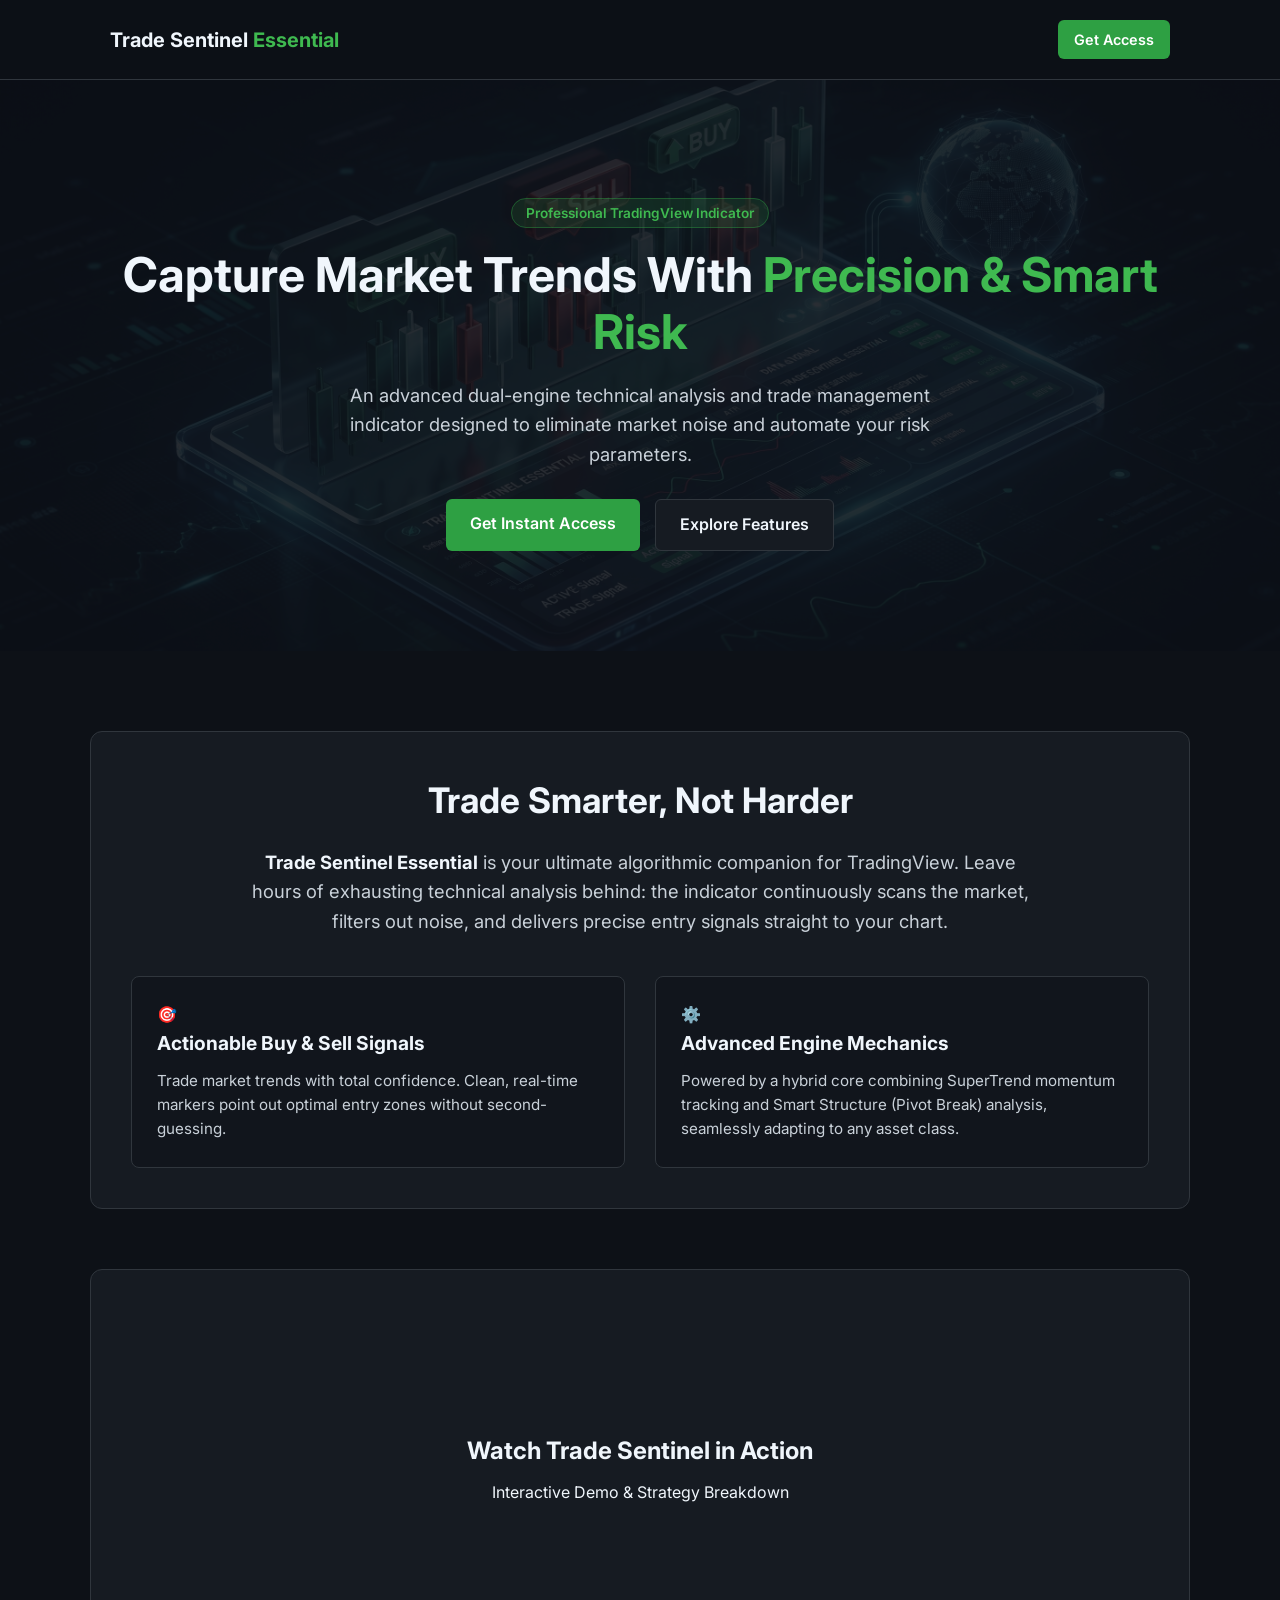
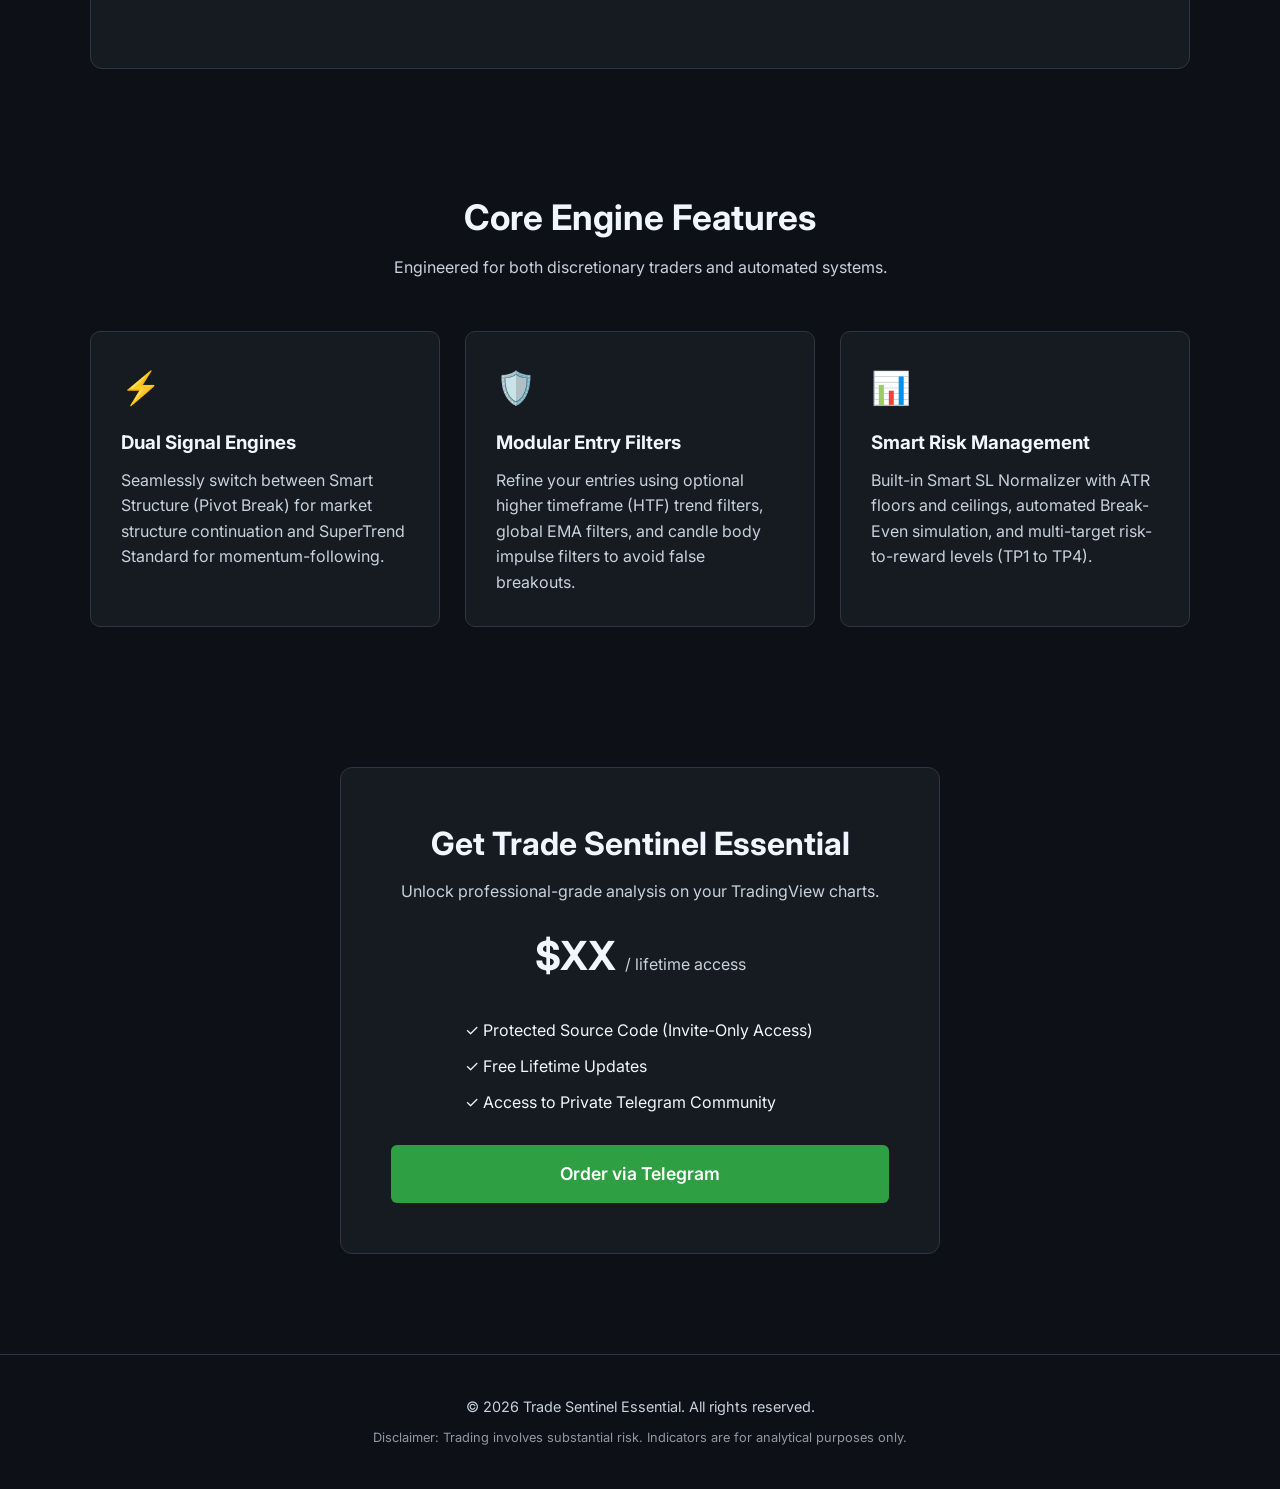
==== index.html @ 0990f5d0 "Update index.html" ====
<!DOCTYPE html>
<html lang="en">
<head>
    <meta charset="UTF-8">
    <meta name="viewport" content="width=device-width, initial-scale=1.0">
    <title>Trade Sentinel Essential — Advanced Trading Indicator</title>
    <link rel="stylesheet" href="style.css">
    <link rel="preconnect" href="https://fonts.googleapis.com">
    <link rel="preconnect" href="https://fonts.gstatic.com" crossorigin>
    <link href="https://fonts.googleapis.com/css2?family=Inter:wght@300;400;500;600;700&display=swap" rel="stylesheet">
</head>
<body>

    <!-- Header / Nav -->
    <header>
        <div class="container nav-container">
            <div class="logo">Trade Sentinel <span>Essential</span></div>
            <a href="#order" class="btn-primary-small">Get Access</a>
        </div>
    </header>

    <!-- Hero Section -->
    <section class="hero">
        <div class="hero-overlay"></div>
        <div class="container hero-content">
            <span class="badge">Professional TradingView Indicator</span>
            <h1>Capture Market Trends With <span>Precision & Smart Risk</span></h1>
            <p>An advanced dual-engine technical analysis and trade management indicator designed to eliminate market noise and automate your risk parameters.</p>
            <div class="hero-buttons">
                <a href="#order" class="btn-primary">Get Instant Access</a>
                <a href="#features" class="btn-secondary">Explore Features</a>
            </div>
        </div>
    </section>

    <!-- Intro / Marketing Hook Section -->
    <section class="intro-section container">
        <div class="intro-box">
            <h2>Trade Smarter, Not Harder</h2>
            <p class="intro-lead">
                <strong>Trade Sentinel Essential</strong> is your ultimate algorithmic companion for TradingView. Leave hours of exhausting technical analysis behind: the indicator continuously scans the market, filters out noise, and delivers precise entry signals straight to your chart.
            </p>
            <div class="intro-grid">
                <div class="intro-item">
                    <div class="intro-icon">🎯</div>
                    <h4>Actionable Buy & Sell Signals</h4>
                    <p>Trade market trends with total confidence. Clean, real-time markers point out optimal entry zones without second-guessing.</p>
                </div>
                <div class="intro-item">
                    <div class="intro-icon">⚙️</div>
                    <h4>Advanced Engine Mechanics</h4>
                    <p>Powered by a hybrid core combining SuperTrend momentum tracking and Smart Structure (Pivot Break) analysis, seamlessly adapting to any asset class.</p>
                </div>
            </div>
        </div>
    </section>

    <!-- Video Demo Section -->
    <section class="video-section container">
        <div class="video-wrapper">
            <div class="video-placeholder">
                <h3>Watch Trade Sentinel in Action</h3>
                <p>Interactive Demo & Strategy Breakdown</p>
            </div>
        </div>
    </section>

    <!-- Features Section -->
    <section id="features" class="features container">
        <h2>Core Engine Features</h2>
        <p class="section-desc">Engineered for both discretionary traders and automated systems.</p>
        
        <div class="features-grid">
            <div class="feature-card">
                <div class="icon">⚡</div>
                <h3>Dual Signal Engines</h3>
                <p>Seamlessly switch between Smart Structure (Pivot Break) for market structure continuation and SuperTrend Standard for momentum-following.</p>
            </div>
            <div class="feature-card">
                <div class="icon">🛡️</div>
                <h3>Modular Entry Filters</h3>
                <p>Refine your entries using optional higher timeframe (HTF) trend filters, global EMA filters, and candle body impulse filters to avoid false breakouts.</p>
            </div>
            <div class="feature-card">
                <div class="icon">📊</div>
                <h3>Smart Risk Management</h3>
                <p>Built-in Smart SL Normalizer with ATR floors and ceilings, automated Break-Even simulation, and multi-target risk-to-reward levels (TP1 to TP4).</p>
            </div>
        </div>
    </section>

    <!-- Order / Pricing Section -->
    <section id="order" class="order-section">
        <div class="container order-box">
            <h2>Get Trade Sentinel Essential</h2>
            <p>Unlock professional-grade analysis on your TradingView charts.</p>
            <div class="price-tag">$XX <span>/ lifetime access</span></div>
            <ul class="order-benefits">
                <li>✓ Protected Source Code (Invite-Only Access)</li>
                <li>✓ Free Lifetime Updates</li>
                <li>✓ Access to Private Telegram Community</li>
            </ul>
            <a href="https://t.me/YOUR_TELEGRAM" target="_blank" class="btn-primary btn-large">Order via Telegram</a>
        </div>
    </section>

    <!-- Footer -->
    <footer>
        <div class="container footer-content">
            <p>&copy; 2026 Trade Sentinel Essential. All rights reserved.</p>
            <p class="disclaimer">Disclaimer: Trading involves substantial risk. Indicators are for analytical purposes only.</p>
        </div>
    </footer>

</body>
</html>
---- style.css ----
:root {
    --bg-color: #0d1117;
    --card-bg: #161b22;
    --border-color: #30363d;
    --text-color: #c9d1d9;
    --text-white: #f0f6fc;
    --accent-color: #2ea043;
    --accent-hover: #3fb950;
}

* {
    margin: 0;
    padding: 0;
    box-sizing: border-box;
}

body {
    font-family: 'Inter', sans-serif;
    background-color: var(--bg-color);
    color: var(--text-color);
    line-height: 1.6;
}

.container {
    max-width: 1100px;
    margin: 0 auto;
    padding: 0 20px;
}

/* Header */
header {
    border-bottom: 1px solid var(--border-color);
    padding: 20px 0;
    background: rgba(13, 17, 23, 0.85);
    backdrop-filter: blur(10px);
    position: sticky;
    top: 0;
    z-index: 100;
}

.nav-container {
    display: flex;
    justify-content: space-between;
    align-items: center;
}

.logo {
    font-size: 1.25rem;
    font-weight: 700;
    color: var(--text-white);
}

.logo span {
    color: var(--accent-hover);
}

/* Hero Section з фоновою 3D-картинкою */
.hero {
    position: relative;
    text-align: center;
    padding: 120px 0 100px 0;
    background-image: url('Header_pic_01.jpg');
    background-size: cover;
    background-position: center;
    background-repeat: no-repeat;
}

/* Темний фільтр на фон, щоб текст контрастно виділявся */
.hero-overlay {
    position: absolute;
    top: 0;
    left: 0;
    width: 100%;
    height: 100%;
    background: rgba(13, 17, 23, 0.88);
    z-index: 1;
}

.hero-content {
    position: relative;
    z-index: 2;
}

.badge {
    background: rgba(46, 160, 67, 0.15);
    color: var(--accent-hover);
    padding: 6px 14px;
    border-radius: 20px;
    font-size: 0.85rem;
    font-weight: 600;
    border: 1px solid rgba(46, 160, 67, 0.4);
}

.hero h1 {
    font-size: 3rem;
    color: var(--text-white);
    margin: 20px 0;
    line-height: 1.2;
}

.hero h1 span {
    color: var(--accent-hover);
}

.hero p {
    font-size: 1.15rem;
    max-width: 650px;
    margin: 0 auto 30px auto;
}

.hero-buttons {
    display: flex;
    gap: 15px;
    justify-content: center;
}

/* Buttons */
.btn-primary, .btn-primary-small, .btn-secondary {
    display: inline-block;
    padding: 12px 24px;
    border-radius: 6px;
    font-weight: 600;
    text-decoration: none;
    transition: all 0.2s;
}

.btn-primary, .btn-primary-small {
    background-color: var(--accent-color);
    color: #fff;
}

.btn-primary:hover, .btn-primary-small:hover {
    background-color: var(--accent-hover);
}

.btn-primary-small {
    padding: 8px 16px;
    font-size: 0.9rem;
}

.btn-secondary {
    background-color: var(--card-bg);
    color: var(--text-white);
    border: 1px solid var(--border-color);
}

.btn-secondary:hover {
    border-color: var(--text-color);
}

.btn-large {
    padding: 15px 30px;
    font-size: 1.1rem;
    width: 100%;
    text-align: center;
}

/* Video Section */
.video-section {
    padding: 40px 0;
}

.video-placeholder {
    background: var(--card-bg);
    border: 1px solid var(--border-color);
    border-radius: 12px;
    height: 400px;
    display: flex;
    flex-direction: column;
    justify-content: center;
    align-items: center;
    text-align: center;
    color: var(--text-white);
}

.video-placeholder h3 {
    font-size: 1.5rem;
    margin-bottom: 10px;
}

/* Features */
.features {
    padding: 80px 0;
    text-align: center;
}

.features h2 {
    font-size: 2.2rem;
    color: var(--text-white);
    margin-bottom: 10px;
}

.section-desc {
    margin-bottom: 50px;
}

.features-grid {
    display: grid;
    grid-template-columns: repeat(auto-fit, minmax(300px, 1fr));
    gap: 25px;
}

.feature-card {
    background: var(--card-bg);
    border: 1px solid var(--border-color);
    padding: 30px;
    border-radius: 10px;
    text-align: left;
}

.feature-card .icon {
    font-size: 2rem;
    margin-bottom: 15px;
}

.feature-card h3 {
    color: var(--text-white);
    margin-bottom: 10px;
}

/* Order Section */
.order-section {
    padding: 60px 0 100px 0;
}

.order-box {
    background: var(--card-bg);
    border: 1px solid var(--border-color);
    border-radius: 12px;
    padding: 50px;
    max-width: 600px;
    text-align: center;
}

.order-box h2 {
    color: var(--text-white);
    font-size: 2rem;
    margin-bottom: 10px;
}

.price-tag {
    font-size: 2.5rem;
    font-weight: 700;
    color: var(--text-white);
    margin: 20px 0;
}

.price-tag span {
    font-size: 1rem;
    font-weight: 400;
    color: var(--text-color);
}

.order-benefits {
    list-style: none;
    text-align: left;
    margin: 30px auto;
    max-width: 350px;
}

.order-benefits li {
    margin-bottom: 10px;
    color: var(--text-white);
}

/* Footer */
footer {
    border-top: 1px solid var(--border-color);
    padding: 40px 0;
    text-align: center;
    font-size: 0.9rem;
}

.disclaimer {
    margin-top: 10px;
    font-size: 0.8rem;
    opacity: 0.7;
}

@media (max-width: 768px) {
    .hero h1 {
        font-size: 2.2rem;
    }
    .hero-buttons {
        flex-direction: column;
    }
}

/* Intro Marketing Section Styles */
.intro-section {
    padding: 80px 0 20px 0;
}

.intro-box {
    background: var(--card-bg);
    border: 1px solid var(--border-color);
    border-radius: 12px;
    padding: 40px;
    text-align: center;
}

.intro-box h2 {
    font-size: 2.2rem;
    color: var(--text-white);
    margin-bottom: 20px;
}

.intro-lead {
    font-size: 1.15rem;
    max-width: 800px;
    margin: 0 auto 40px auto;
    color: var(--text-color);
}

.intro-lead strong {
    color: var(--text-white);
}

.intro-grid {
    display: grid;
    grid-template-columns: repeat(auto-fit, minmax(280px, 1fr));
    gap: 30px;
    text-align: left;
    margin-top: 20px;
}

.intro-item {
    background: rgba(13, 17, 23, 0.5);
    border: 1px solid var(--border-color);
    padding: 25px;
    border-radius: 8px;
}

.intro-item h4 {
    color: var(--text-white);
    font-size: 1.2rem;
    margin-bottom: 10px;
}

.intro-item p {
    font-size: 0.95rem;
}
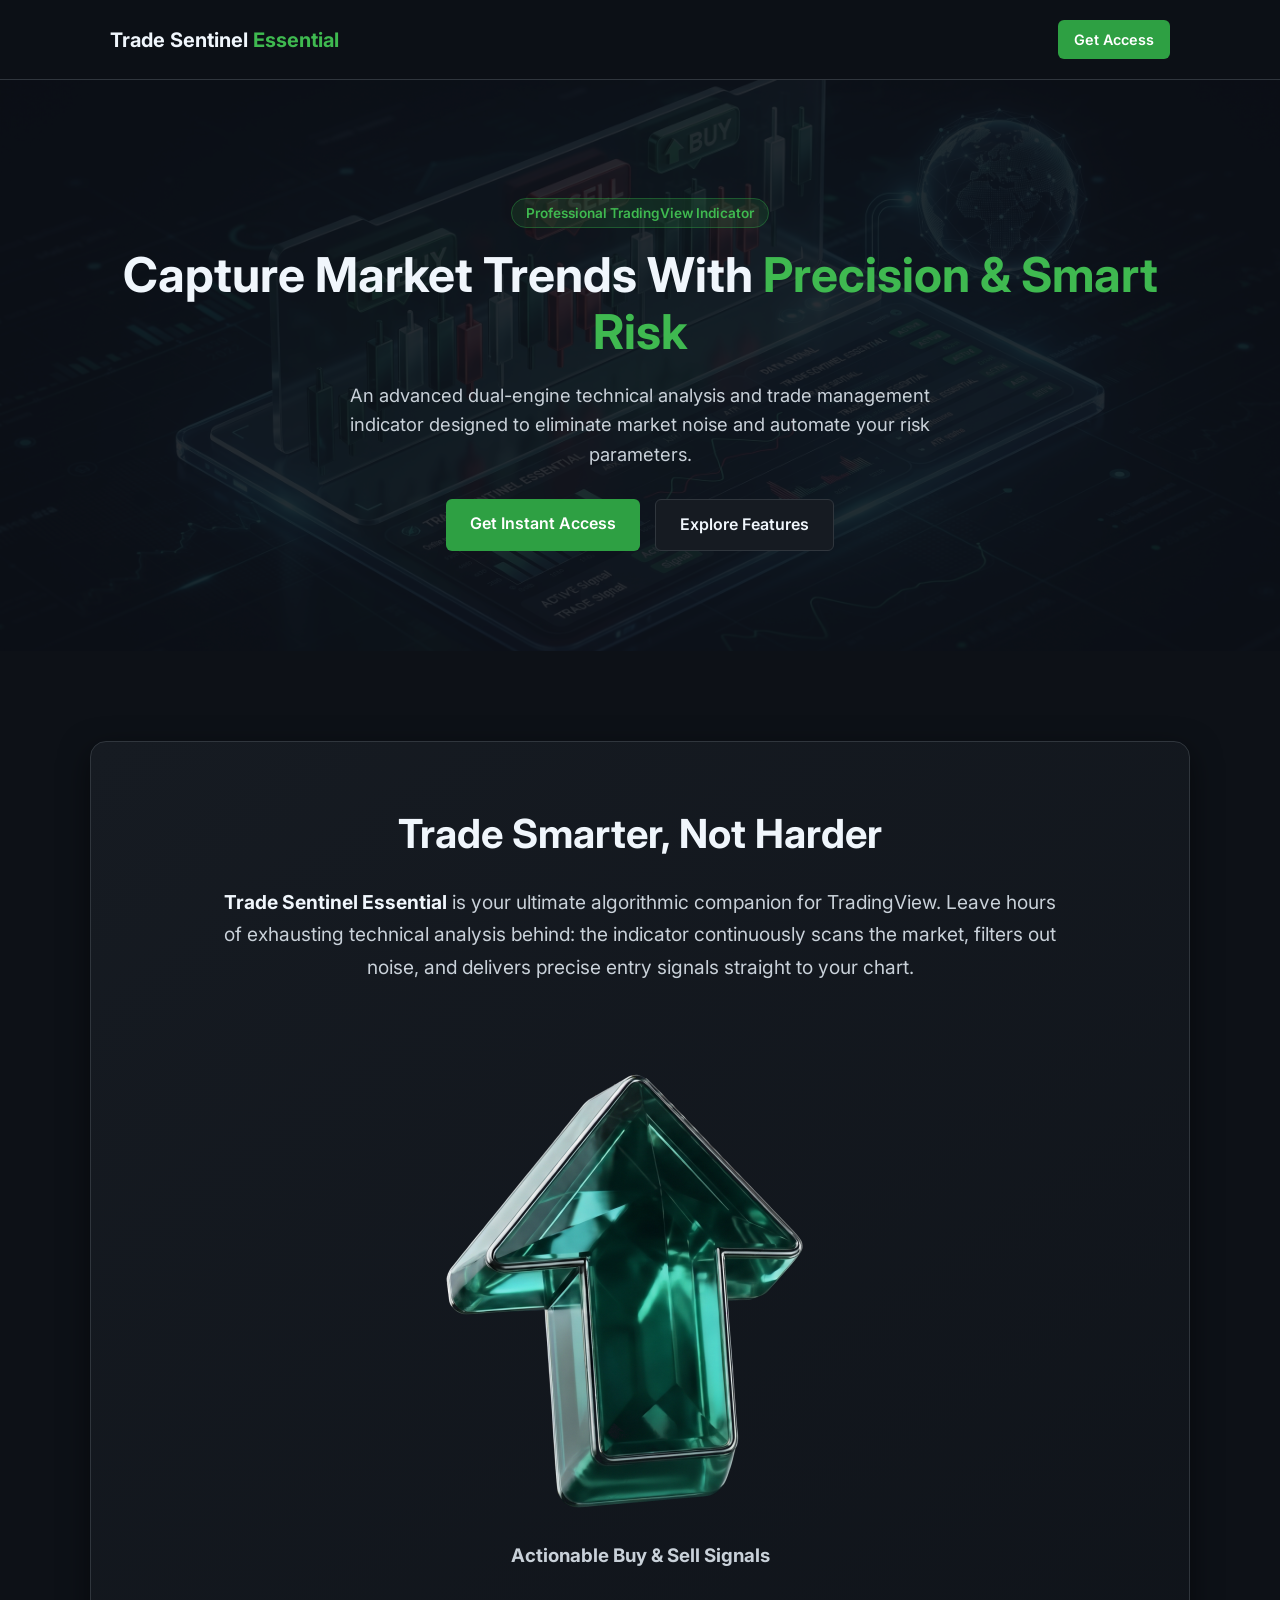
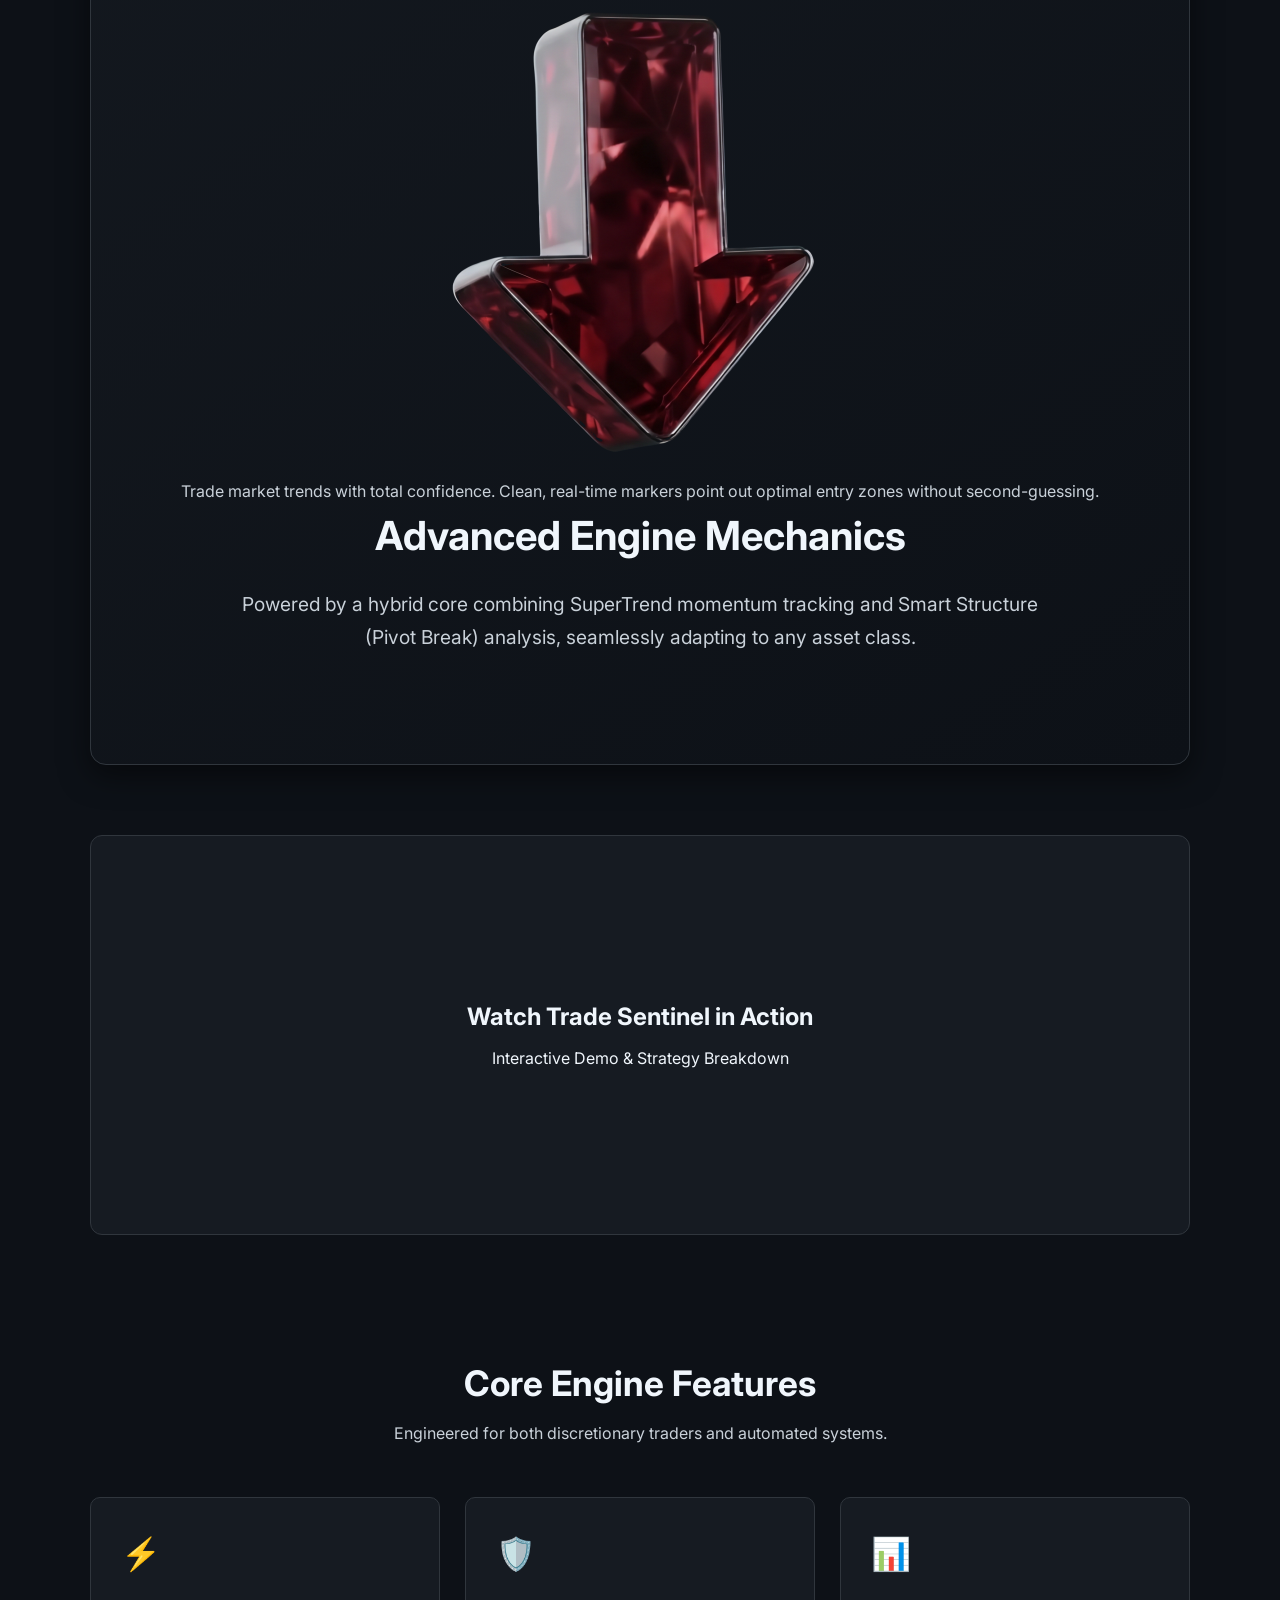
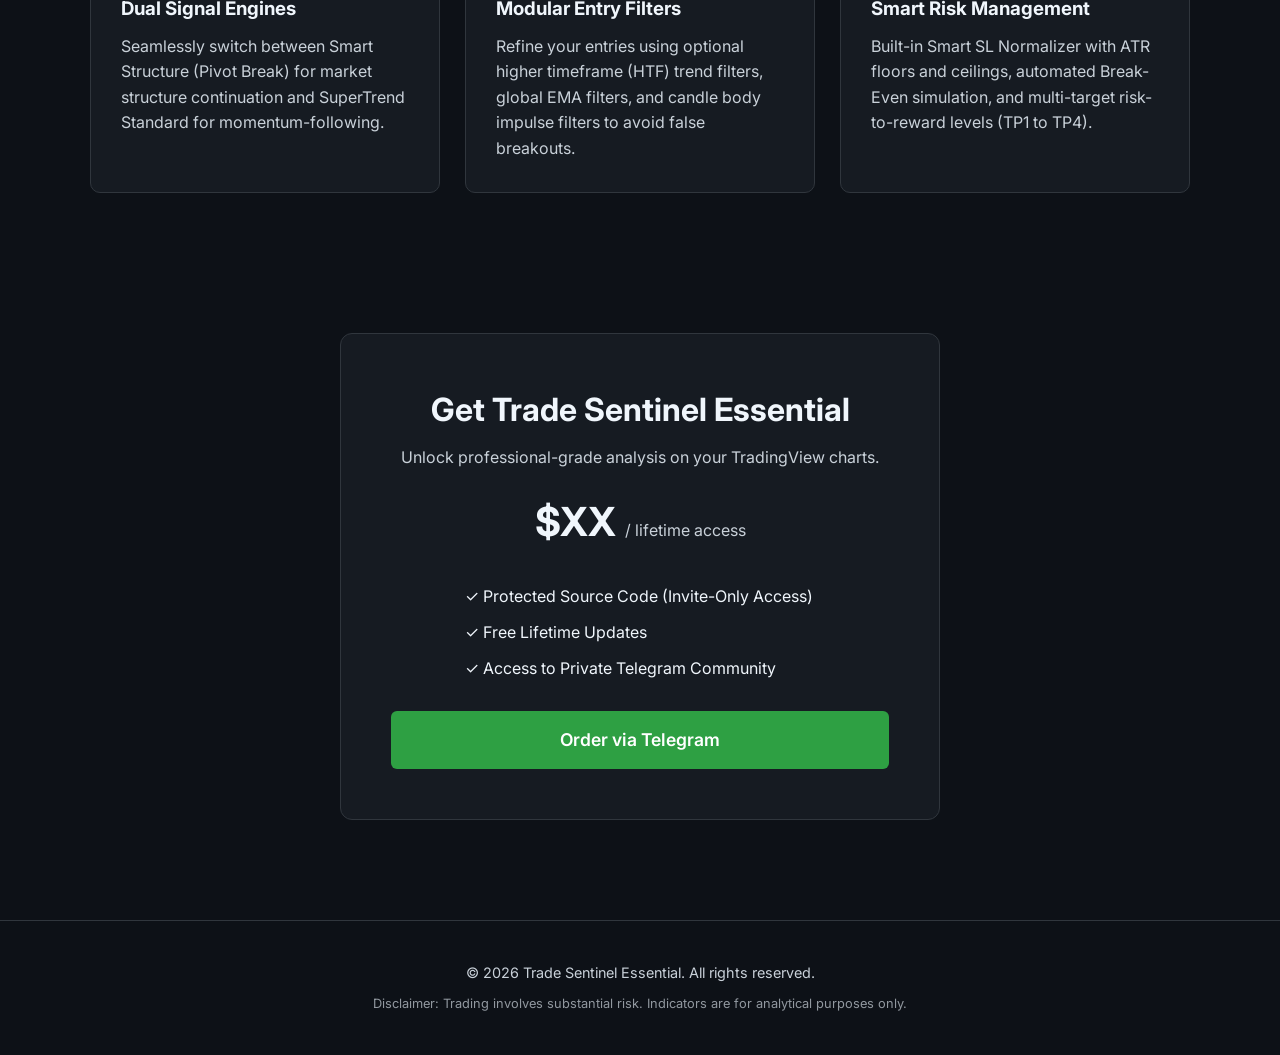
==== commit 50a8bd02: "Update index.html" ====
--- a/index.html
+++ b/index.html
@@ -33,25 +33,29 @@
         </div>
     </section>
 
-    <!-- Intro / Marketing Hook Section -->
+    <!-- Intro / Marketing Hook Section (ОНОВЛЕНО) -->
     <section class="intro-section container">
         <div class="intro-box">
-            <h2>Trade Smarter, Not Harder</h2>
+            <h2 class="centered-header">Trade Smarter, Not Harder</h2>
             <p class="intro-lead">
                 <strong>Trade Sentinel Essential</strong> is your ultimate algorithmic companion for TradingView. Leave hours of exhausting technical analysis behind: the indicator continuously scans the market, filters out noise, and delivers precise entry signals straight to your chart.
             </p>
-            <div class="intro-grid">
-                <div class="intro-item">
-                    <div class="intro-icon">🎯</div>
-                    <h4>Actionable Buy & Sell Signals</h4>
-                    <p>Trade market trends with total confidence. Clean, real-time markers point out optimal entry zones without second-guessing.</p>
-                </div>
-                <div class="intro-item">
-                    <div class="intro-icon">⚙️</div>
-                    <h4>Advanced Engine Mechanics</h4>
-                    <p>Powered by a hybrid core combining SuperTrend momentum tracking and Smart Structure (Pivot Break) analysis, seamlessly adapting to any asset class.</p>
-                </div>
+            
+            <!-- Цей блок змінено: додано стрілки та вирівнювання -->
+            <div class="intro-header-with-arrows centered-text">
+                <img src="green.png" alt="Green Arrow Up" class="arrow-icon">
+                <h3>Actionable Buy & Sell Signals</h3>
+                <img src="red.png" alt="Red Arrow Down" class="arrow-icon">
             </div>
+            
+            <p class="intro-subtext centered-text">
+                Trade market trends with total confidence. Clean, real-time markers point out optimal entry zones without second-guessing.
+            </p>
+            
+            <h2 class="centered-header">Advanced Engine Mechanics</h2>
+            <p class="intro-lead centered-text">
+                Powered by a hybrid core combining SuperTrend momentum tracking and Smart Structure (Pivot Break) analysis, seamlessly adapting to any asset class.
+            </p>
         </div>
     </section>
 
--- a/style.css
+++ b/style.css
@@ -288,28 +288,31 @@
 
 /* Intro Marketing Section Styles */
 .intro-section {
-    padding: 80px 0 20px 0;
+    padding: 90px 0 30px 0;
 }
 
 .intro-box {
-    background: var(--card-bg);
-    border: 1px solid var(--border-color);
-    border-radius: 12px;
-    padding: 40px;
-    text-align: center;
+    background: linear-gradient(145deg, #161b22 0%, #0d1117 100%);
+    border: 1px solid var(--border-color);
+    border-radius: 16px;
+    padding: 60px 40px;
+    text-align: center;
+    box-shadow: 0 10px 30px rgba(0, 0, 0, 0.5);
 }
 
 .intro-box h2 {
-    font-size: 2.2rem;
+    font-size: 2.5rem;
     color: var(--text-white);
     margin-bottom: 20px;
+    font-weight: 700;
 }
 
 .intro-lead {
-    font-size: 1.15rem;
-    max-width: 800px;
-    margin: 0 auto 40px auto;
+    font-size: 1.2rem;
+    max-width: 850px;
+    margin: 0 auto 50px auto;
     color: var(--text-color);
+    line-height: 1.7;
 }
 
 .intro-lead strong {
@@ -318,25 +321,38 @@
 
 .intro-grid {
     display: grid;
-    grid-template-columns: repeat(auto-fit, minmax(280px, 1fr));
+    grid-template-columns: repeat(auto-fit, minmax(320px, 1fr));
     gap: 30px;
     text-align: left;
-    margin-top: 20px;
 }
 
 .intro-item {
-    background: rgba(13, 17, 23, 0.5);
-    border: 1px solid var(--border-color);
-    padding: 25px;
-    border-radius: 8px;
+    background: rgba(22, 27, 34, 0.7);
+    border: 1px solid var(--border-color);
+    padding: 35px;
+    border-radius: 12px;
+    transition: border-color 0.2s, transform 0.2s;
+}
+
+.intro-item:hover {
+    border-color: var(--accent-hover);
+    transform: translateY(-3px);
+}
+
+.intro-icon {
+    font-size: 2.2rem;
+    margin-bottom: 15px;
 }
 
 .intro-item h4 {
     color: var(--text-white);
-    font-size: 1.2rem;
-    margin-bottom: 10px;
+    font-size: 1.25rem;
+    margin-bottom: 12px;
+    font-weight: 600;
 }
 
 .intro-item p {
-    font-size: 0.95rem;
-}
+    font-size: 1rem;
+    color: var(--text-color);
+    line-height: 1.6;
+}
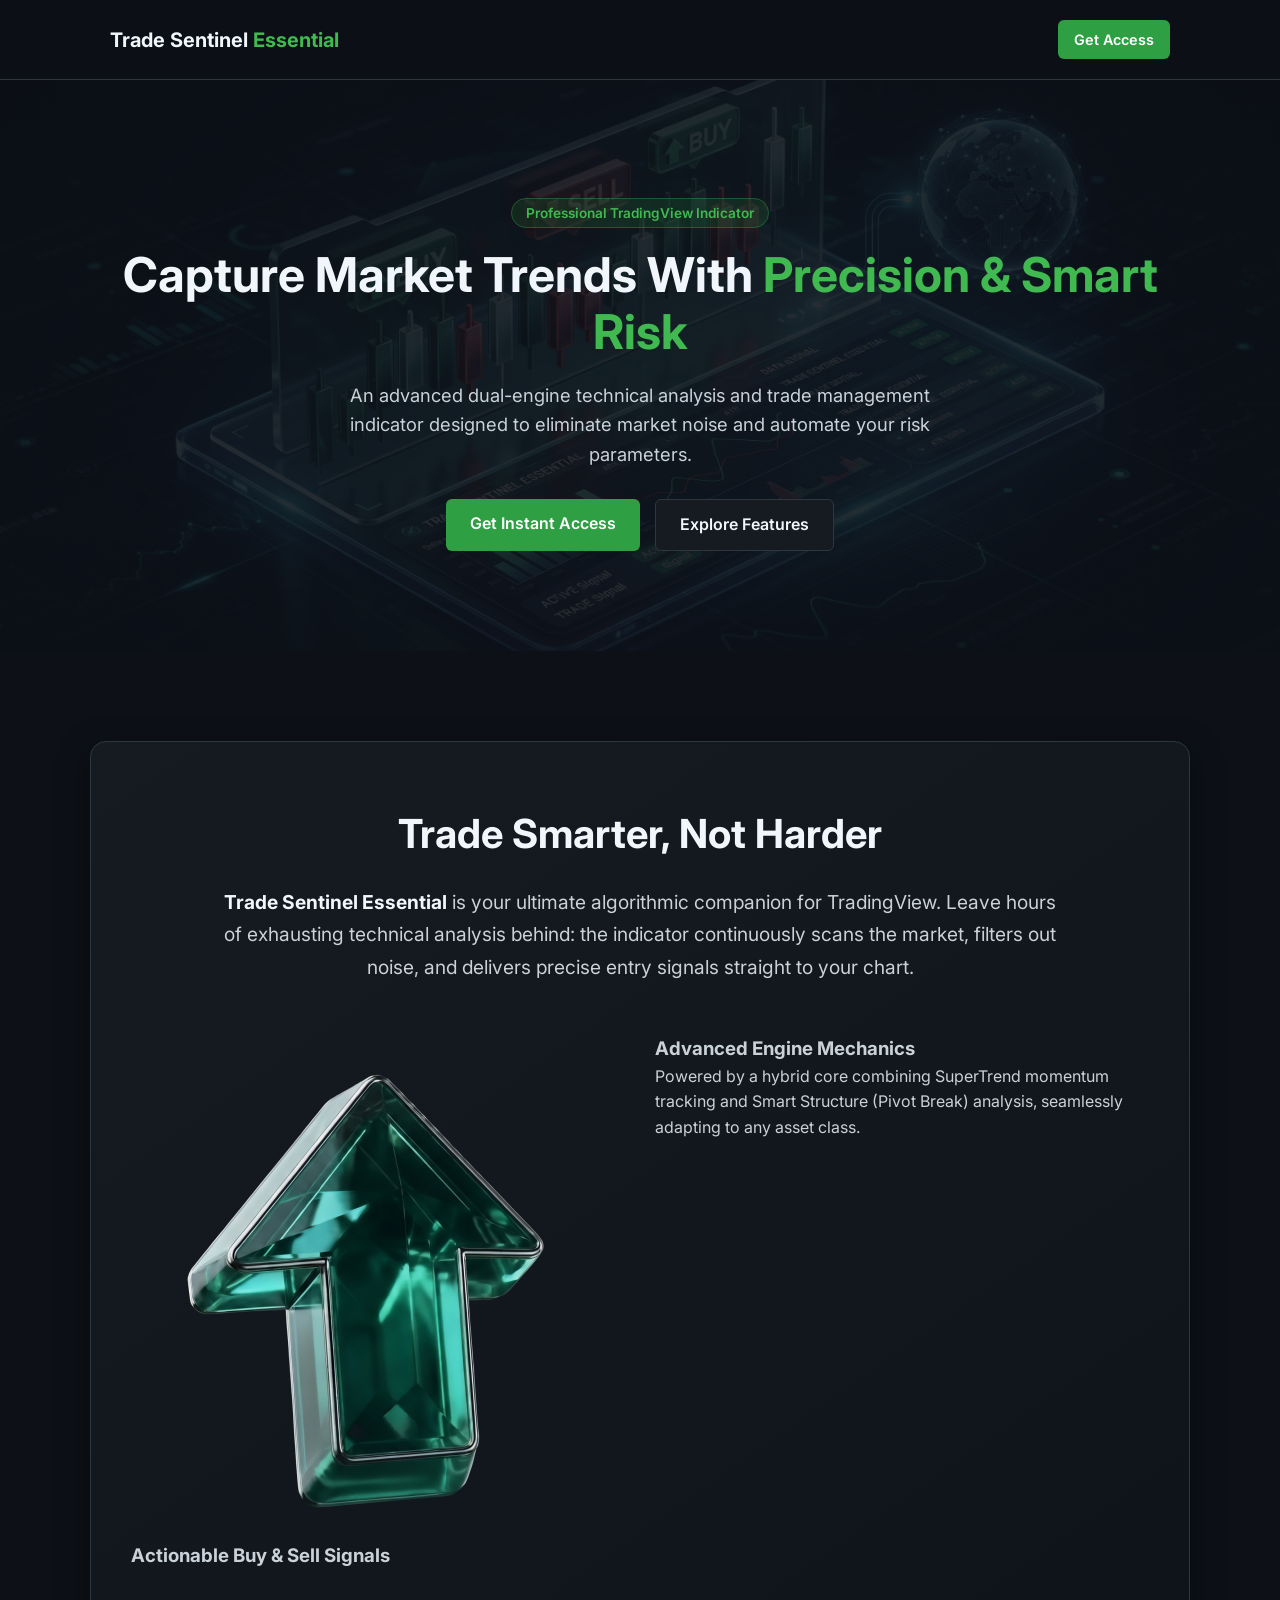
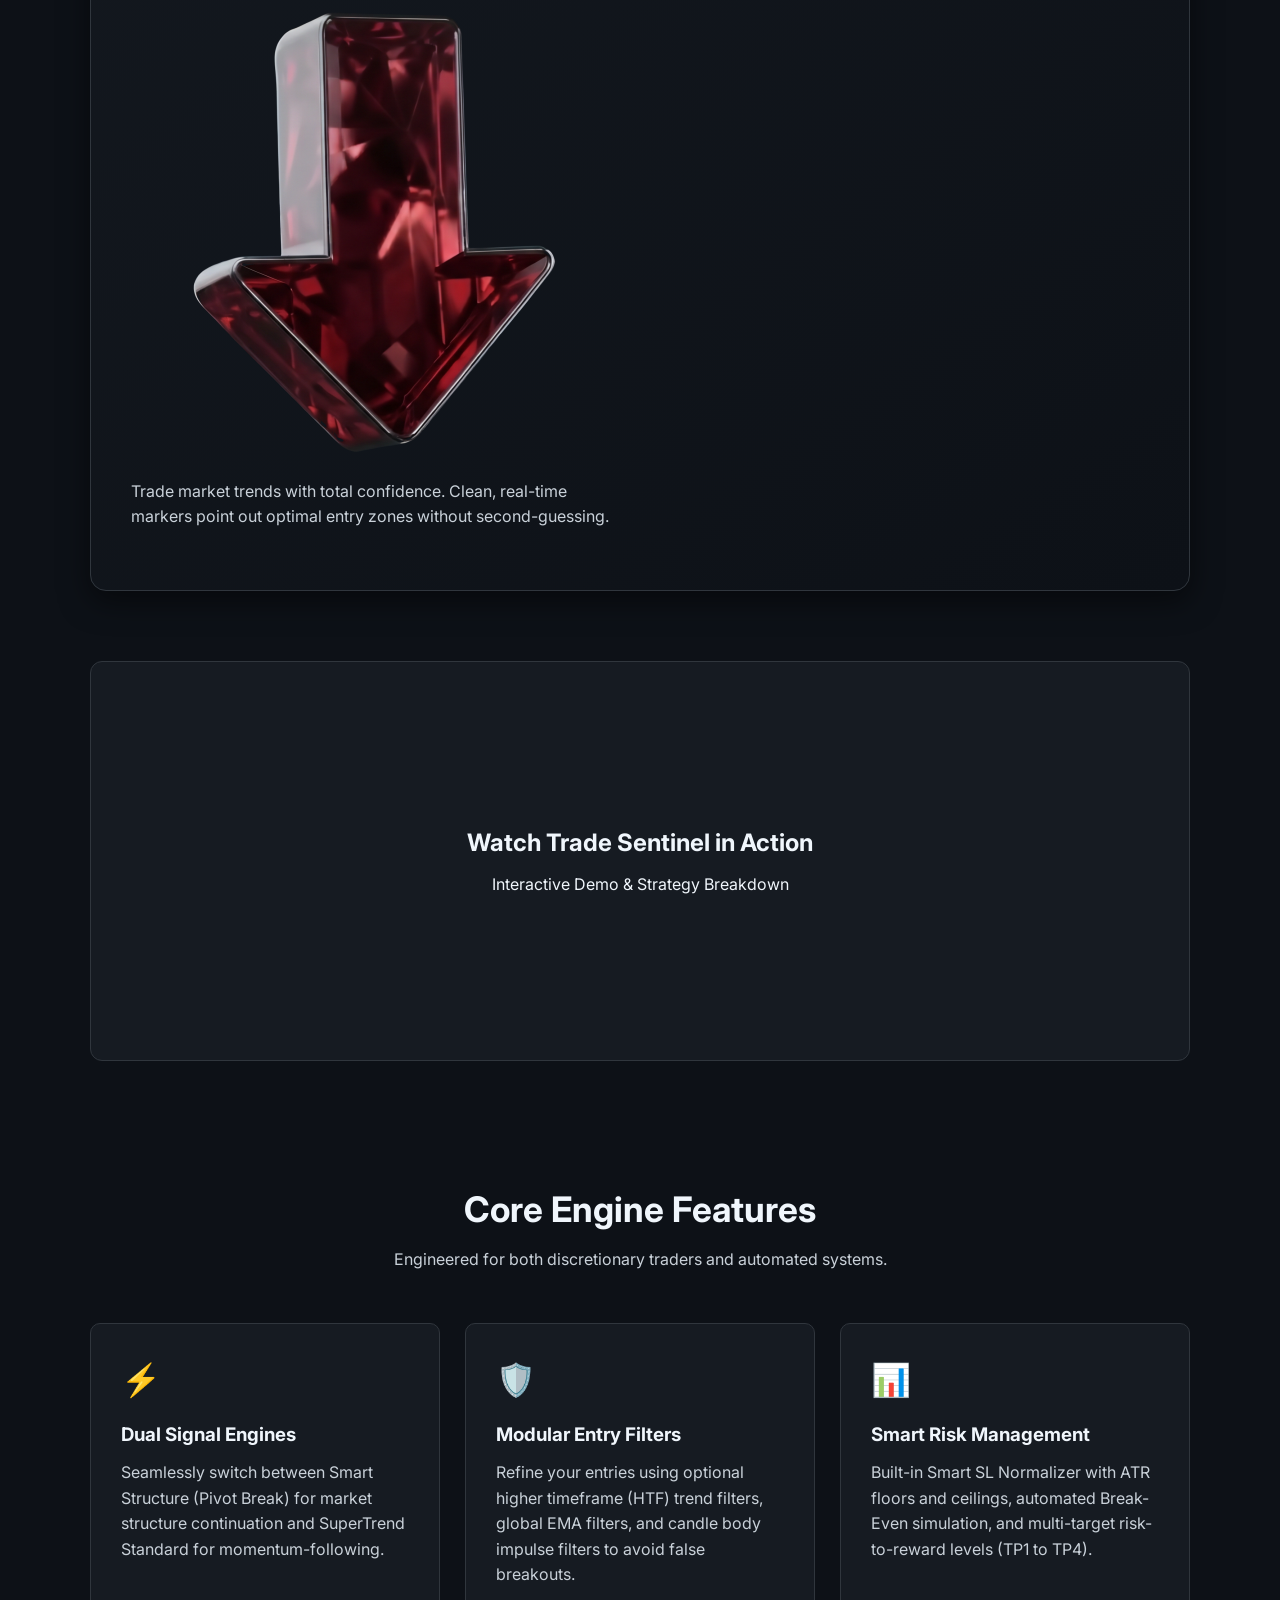
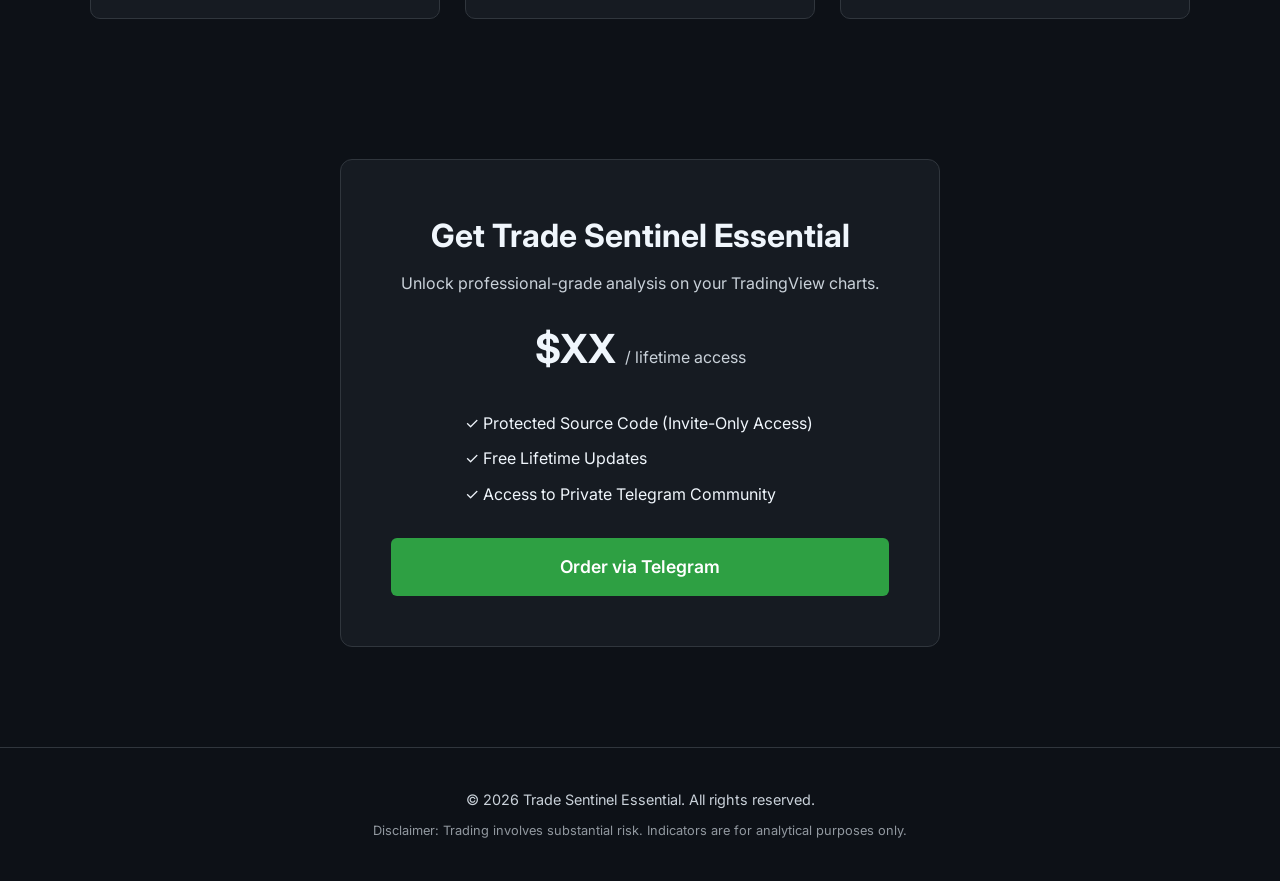
==== commit 81b38aff: "Update index.html" ====
--- a/index.html
+++ b/index.html
@@ -33,29 +33,31 @@
         </div>
     </section>
 
-    <!-- Intro / Marketing Hook Section (ОНОВЛЕНО) -->
+    <!-- Intro / Marketing Hook Section -->
     <section class="intro-section container">
         <div class="intro-box">
-            <h2 class="centered-header">Trade Smarter, Not Harder</h2>
+            <h2 class="centered-title">Trade Smarter, Not Harder</h2>
             <p class="intro-lead">
                 <strong>Trade Sentinel Essential</strong> is your ultimate algorithmic companion for TradingView. Leave hours of exhausting technical analysis behind: the indicator continuously scans the market, filters out noise, and delivers precise entry signals straight to your chart.
             </p>
             
-            <!-- Цей блок змінено: додано стрілки та вирівнювання -->
-            <div class="intro-header-with-arrows centered-text">
-                <img src="green.png" alt="Green Arrow Up" class="arrow-icon">
-                <h3>Actionable Buy & Sell Signals</h3>
-                <img src="red.png" alt="Red Arrow Down" class="arrow-icon">
+            <div class="intro-grid">
+                <!-- Картка 1 зі стрілками в заголовку -->
+                <div class="intro-card">
+                    <div class="title-with-arrows">
+                        <img src="green.png" alt="Green Arrow" class="inline-arrow">
+                        <h3>Actionable Buy & Sell Signals</h3>
+                        <img src="red.png" alt="Red Arrow" class="inline-arrow">
+                    </div>
+                    <p>Trade market trends with total confidence. Clean, real-time markers point out optimal entry zones without second-guessing.</p>
+                </div>
+
+                <!-- Картка 2 -->
+                <div class="intro-card">
+                    <h3>Advanced Engine Mechanics</h3>
+                    <p>Powered by a hybrid core combining SuperTrend momentum tracking and Smart Structure (Pivot Break) analysis, seamlessly adapting to any asset class.</p>
+                </div>
             </div>
-            
-            <p class="intro-subtext centered-text">
-                Trade market trends with total confidence. Clean, real-time markers point out optimal entry zones without second-guessing.
-            </p>
-            
-            <h2 class="centered-header">Advanced Engine Mechanics</h2>
-            <p class="intro-lead centered-text">
-                Powered by a hybrid core combining SuperTrend momentum tracking and Smart Structure (Pivot Break) analysis, seamlessly adapting to any asset class.
-            </p>
         </div>
     </section>
 
--- a/style.css
+++ b/style.css
@@ -356,3 +356,45 @@
     color: var(--text-color);
     line-height: 1.6;
 }
+
+/* --- Нові стилі для секції Intro (ОНОВЛЕНО) --- */
+
+/* Загальні класи для центрування */
+.centered-header {
+    text-align: center;
+    font-size: 2.5rem; /* однаковий великий розмір */
+    margin-bottom: 15px;
+}
+
+.centered-text {
+    text-align: center;
+}
+
+/* Блок із заголовком та стрілками */
+.intro-header-with-arrows {
+    display: flex;
+    justify-content: center; /* центрування всього рядка */
+    align-items: center;
+    gap: 15px; /* відстань між стрілками та текстом */
+    margin: 40px 0 15px 0; /* відступи зверху та знизу */
+}
+
+.intro-header-with-arrows h3 {
+    font-size: 2.5rem; /* однаковий великий розмір */
+    margin: 0;
+}
+
+/* Клас для зменшення стрілок */
+.arrow-icon {
+    width: 100px;
+    height: 100px;
+    object-fit: contain;
+}
+
+/* Текст під заголовком */
+.intro-subtext {
+    font-size: 1.15rem;
+    color: var(--text-color);
+    max-width: 800px;
+    margin: 0 auto 50px auto;
+}
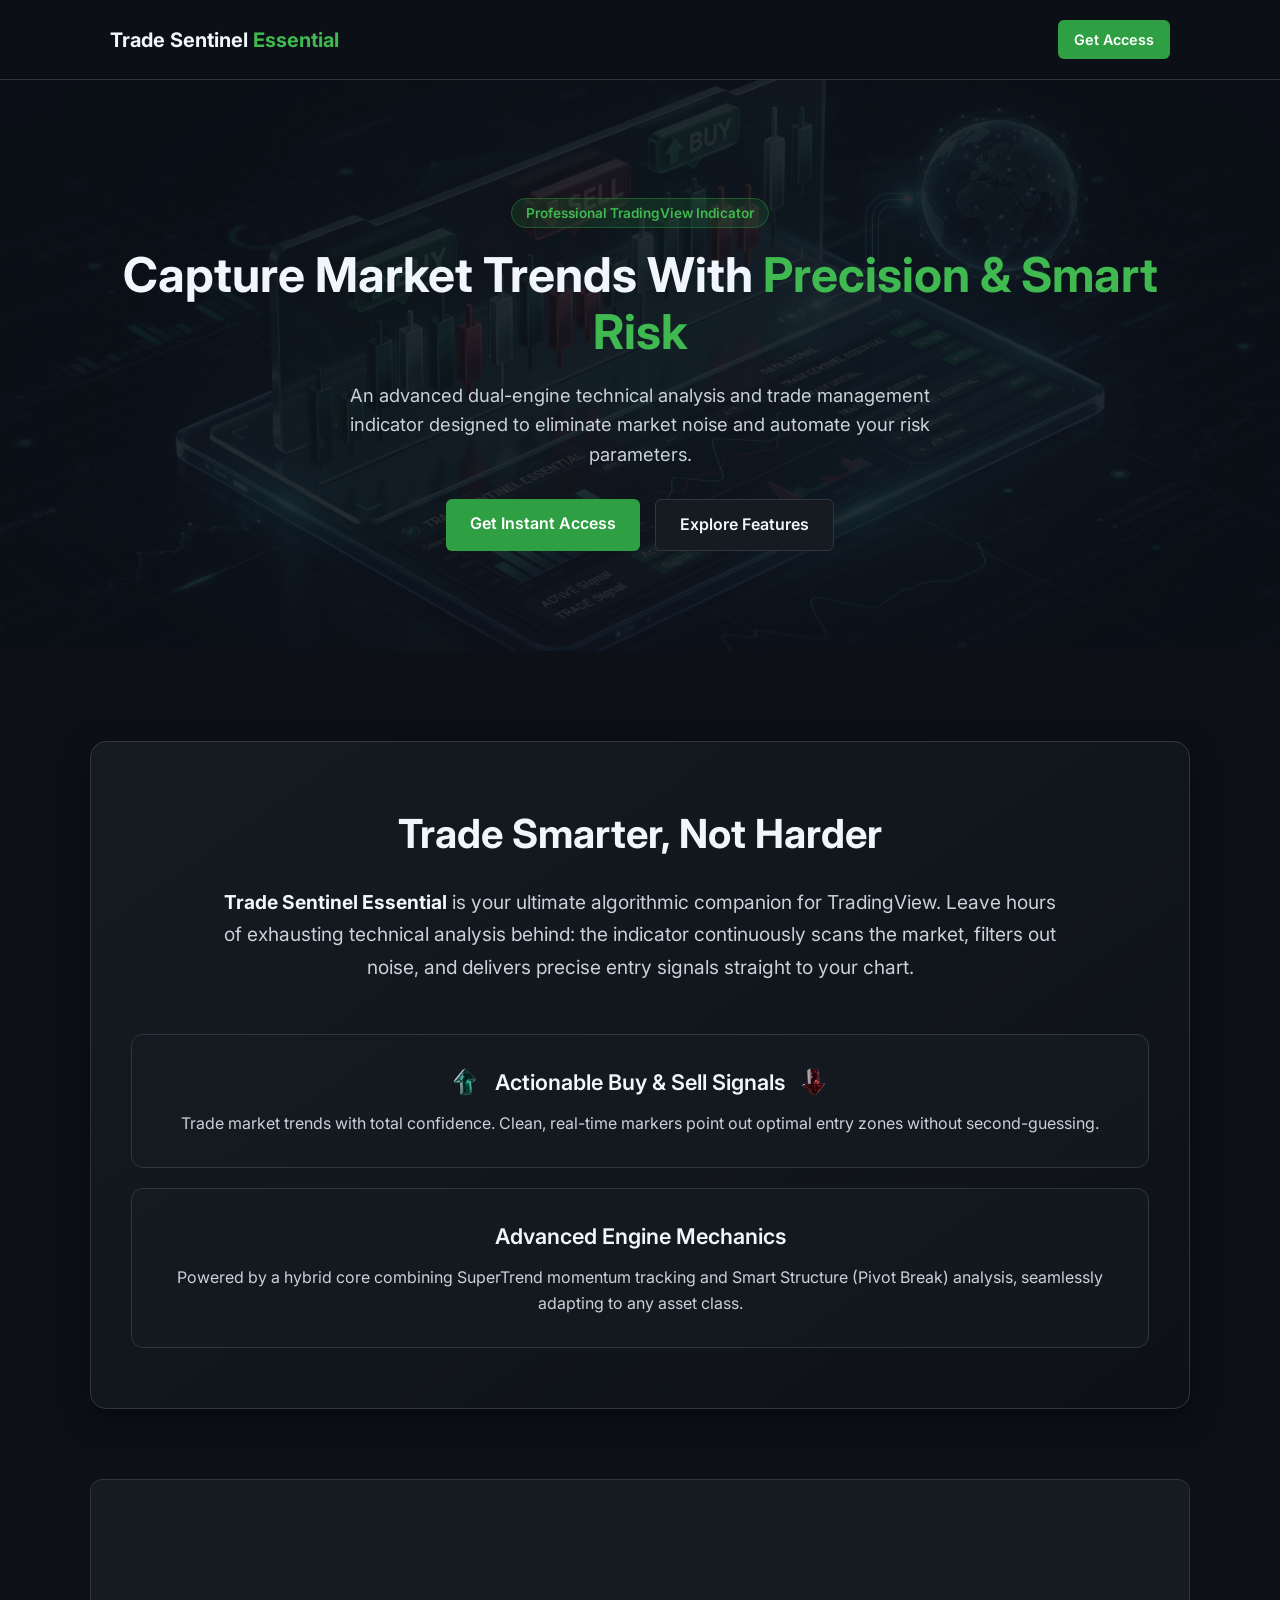
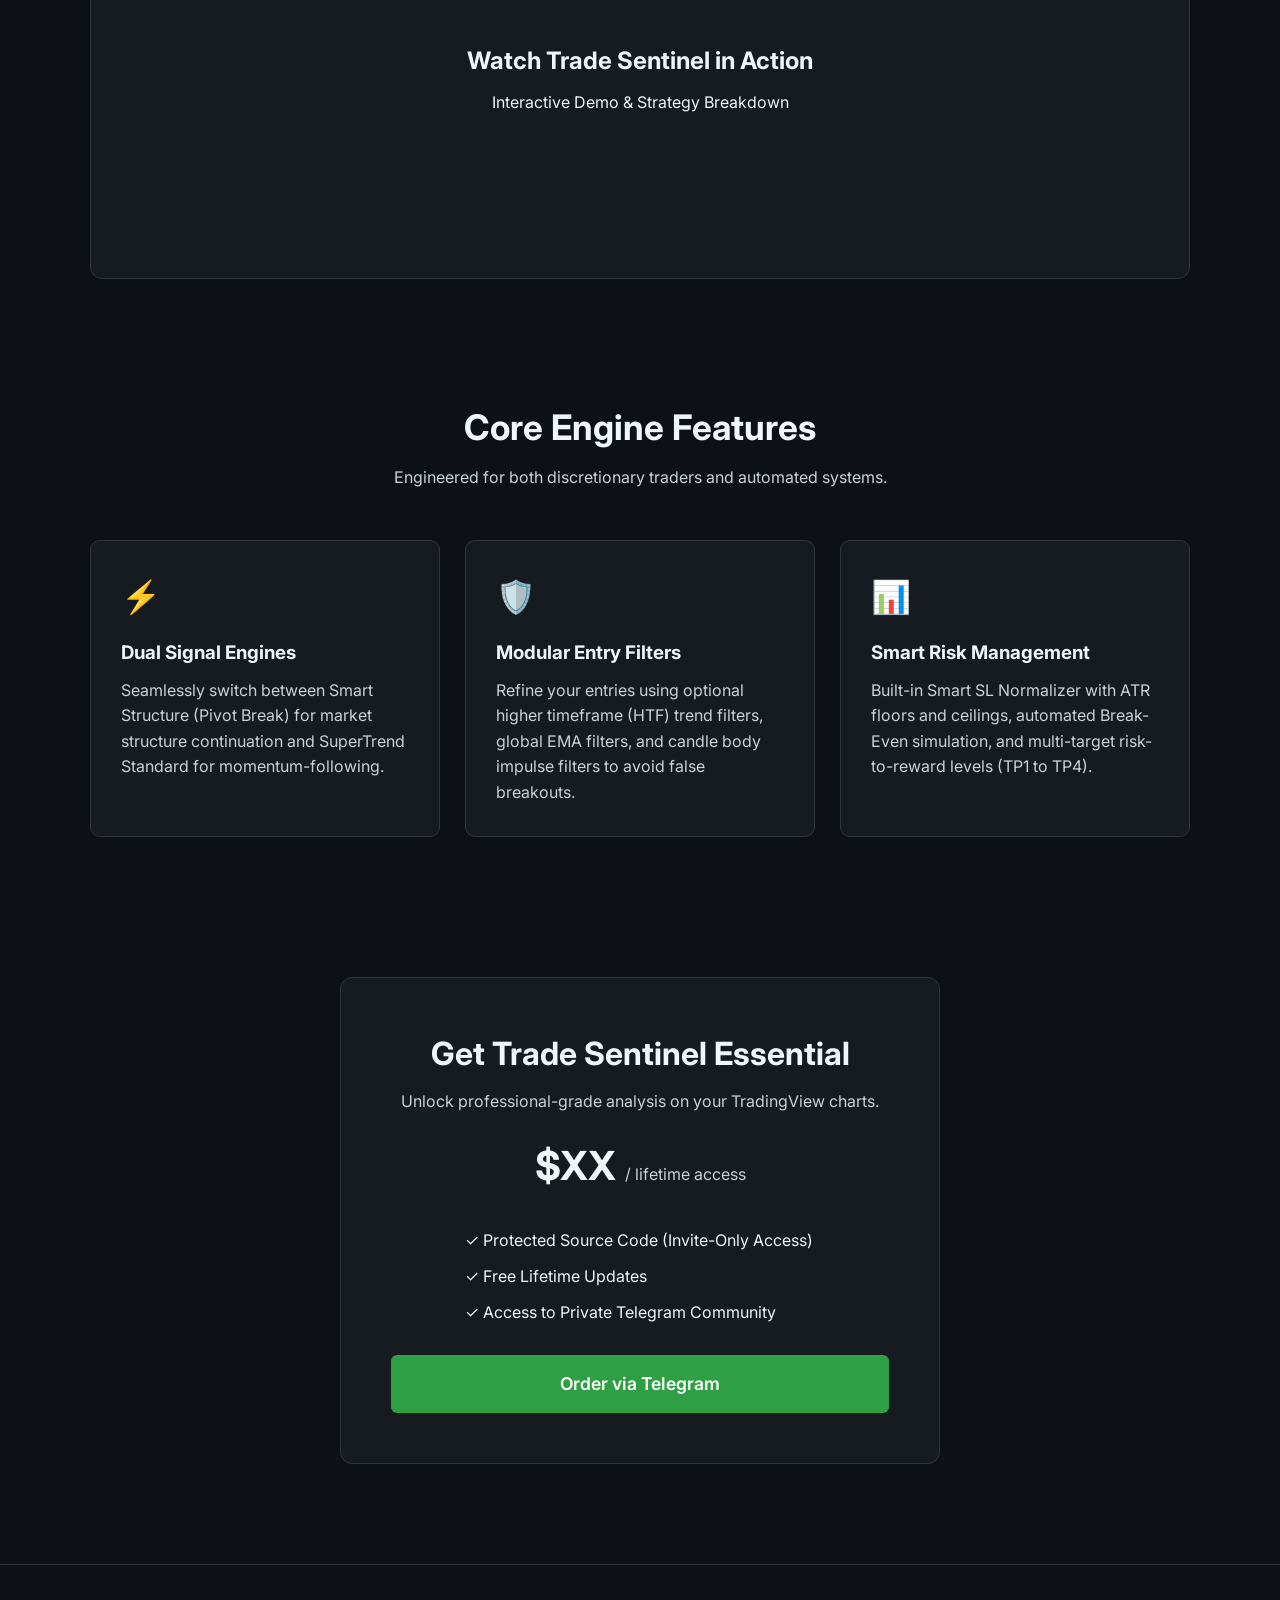
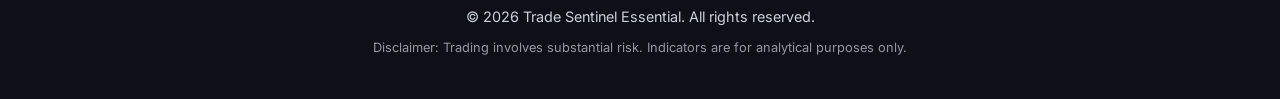
==== commit cedf961d: "Update index.html" ====
--- a/index.html
+++ b/index.html
@@ -36,13 +36,15 @@
     <!-- Intro / Marketing Hook Section -->
     <section class="intro-section container">
         <div class="intro-box">
-            <h2 class="centered-title">Trade Smarter, Not Harder</h2>
+            <h2 class="centered-title">
+                <span class="text-green">Trade</span> Smarter, <span class="text-red">Not</span> Harder
+            </h2>
             <p class="intro-lead">
                 <strong>Trade Sentinel Essential</strong> is your ultimate algorithmic companion for TradingView. Leave hours of exhausting technical analysis behind: the indicator continuously scans the market, filters out noise, and delivers precise entry signals straight to your chart.
             </p>
             
             <div class="intro-grid">
-                <!-- Картка 1 зі стрілками в заголовку -->
+                <!-- Картка 1 -->
                 <div class="intro-card">
                     <div class="title-with-arrows">
                         <img src="green.png" alt="Green Arrow" class="inline-arrow">
@@ -54,7 +56,9 @@
 
                 <!-- Картка 2 -->
                 <div class="intro-card">
-                    <h3>Advanced Engine Mechanics</h3>
+                    <div class="title-with-arrows">
+                        <h3>Advanced Engine Mechanics</h3>
+                    </div>
                     <p>Powered by a hybrid core combining SuperTrend momentum tracking and Smart Structure (Pivot Break) analysis, seamlessly adapting to any asset class.</p>
                 </div>
             </div>
--- a/style.css
+++ b/style.css
@@ -54,7 +54,7 @@
     color: var(--accent-hover);
 }
 
-/* Hero Section з фоновою 3D-картинкою */
+/* Hero Section */
 .hero {
     position: relative;
     text-align: center;
@@ -65,7 +65,6 @@
     background-repeat: no-repeat;
 }
 
-/* Темний фільтр на фон, щоб текст контрастно виділявся */
 .hero-overlay {
     position: absolute;
     top: 0;
@@ -155,6 +154,89 @@
     text-align: center;
 }
 
+/* Intro Marketing Section Styles */
+.intro-section {
+    padding: 90px 0 30px 0;
+}
+
+.intro-box {
+    background: linear-gradient(145deg, #161b22 0%, #0d1117 100%);
+    border: 1px solid var(--border-color);
+    border-radius: 16px;
+    padding: 60px 40px;
+    text-align: center;
+    box-shadow: 0 10px 30px rgba(0, 0, 0, 0.5);
+}
+
+.centered-title {
+    font-size: 2.5rem;
+    color: var(--text-white);
+    margin-bottom: 20px;
+    font-weight: 700;
+}
+
+.intro-lead {
+    font-size: 1.2rem;
+    max-width: 850px;
+    margin: 0 auto 50px auto;
+    color: var(--text-color);
+    line-height: 1.7;
+}
+
+.intro-lead strong {
+    color: var(--text-white);
+}
+
+.intro-grid {
+    display: grid;
+    grid-template-columns: repeat(auto-fit, minmax(340px, 1fr));
+    gap: 30px;
+    text-align: left;
+}
+
+.intro-card {
+    background: rgba(22, 27, 34, 0.7);
+    border: 1px solid var(--border-color);
+    padding: 35px;
+    border-radius: 12px;
+    transition: border-color 0.2s, transform 0.2s;
+}
+
+.intro-card:hover {
+    border-color: var(--accent-hover);
+    transform: translateY(-3px);
+}
+
+.title-with-arrows {
+    display: flex;
+    align-items: center;
+    justify-content: center;
+    gap: 12px;
+    margin-bottom: 12px;
+}
+
+.title-with-arrows h3 {
+    color: var(--text-white);
+    font-size: 1.35rem;
+    font-weight: 600;
+    margin: 0;
+    text-align: center;
+}
+
+.inline-arrow {
+    width: 32px;
+    height: 32px;
+    object-fit: contain;
+    flex-shrink: 0;
+}
+
+.intro-card p {
+    font-size: 1rem;
+    color: var(--text-color);
+    line-height: 1.6;
+    text-align: center;
+}
+
 /* Video Section */
 .video-section {
     padding: 40px 0;
@@ -286,115 +368,57 @@
     }
 }
 
-/* Intro Marketing Section Styles */
-.intro-section {
-    padding: 90px 0 30px 0;
-}
-
-.intro-box {
-    background: linear-gradient(145deg, #161b22 0%, #0d1117 100%);
-    border: 1px solid var(--border-color);
-    border-radius: 16px;
-    padding: 60px 40px;
-    text-align: center;
-    box-shadow: 0 10px 30px rgba(0, 0, 0, 0.5);
-}
-
-.intro-box h2 {
-    font-size: 2.5rem;
-    color: var(--text-white);
-    margin-bottom: 20px;
-    font-weight: 700;
-}
-
-.intro-lead {
-    font-size: 1.2rem;
-    max-width: 850px;
-    margin: 0 auto 50px auto;
-    color: var(--text-color);
-    line-height: 1.7;
-}
-
-.intro-lead strong {
-    color: var(--text-white);
-}
-
+/* Сітка для вступу: тепер робимо в одну колонку або компактніше */
 .intro-grid {
-    display: grid;
-    grid-template-columns: repeat(auto-fit, minmax(320px, 1fr));
-    gap: 30px;
+    display: flex;
+    flex-direction: column;
+    gap: 20px;
     text-align: left;
 }
 
-.intro-item {
+.intro-card {
     background: rgba(22, 27, 34, 0.7);
     border: 1px solid var(--border-color);
-    padding: 35px;
+    padding: 30px;
     border-radius: 12px;
     transition: border-color 0.2s, transform 0.2s;
 }
 
-.intro-item:hover {
+.intro-card:hover {
     border-color: var(--accent-hover);
     transform: translateY(-3px);
 }
 
-.intro-icon {
-    font-size: 2.2rem;
-    margin-bottom: 15px;
-}
-
-.intro-item h4 {
-    color: var(--text-white);
-    font-size: 1.25rem;
+.title-with-arrows {
+    display: flex;
+    align-items: center;
+    justify-content: center;
+    gap: 15px;
     margin-bottom: 12px;
+    flex-wrap: wrap; /* щоб на мобільних переносилось, якщо треба */
+}
+
+.title-with-arrows h3 {
+    color: var(--text-white);
+    font-size: 1.35rem;
     font-weight: 600;
-}
-
-.intro-item p {
+    margin: 0;
+    text-align: center;
+}
+
+/* ЖОРСТКО фіксуємо маленький розмір стрілок, щоб вони не розтягувались */
+.inline-arrow {
+    width: 28px !important;
+    height: 28px !important;
+    max-width: 28px !important;
+    max-height: 28px !important;
+    object-fit: contain;
+    flex-shrink: 0;
+}
+
+.intro-card p {
     font-size: 1rem;
     color: var(--text-color);
     line-height: 1.6;
-}
-
-/* --- Нові стилі для секції Intro (ОНОВЛЕНО) --- */
-
-/* Загальні класи для центрування */
-.centered-header {
-    text-align: center;
-    font-size: 2.5rem; /* однаковий великий розмір */
-    margin-bottom: 15px;
-}
-
-.centered-text {
-    text-align: center;
-}
-
-/* Блок із заголовком та стрілками */
-.intro-header-with-arrows {
-    display: flex;
-    justify-content: center; /* центрування всього рядка */
-    align-items: center;
-    gap: 15px; /* відстань між стрілками та текстом */
-    margin: 40px 0 15px 0; /* відступи зверху та знизу */
-}
-
-.intro-header-with-arrows h3 {
-    font-size: 2.5rem; /* однаковий великий розмір */
-    margin: 0;
-}
-
-/* Клас для зменшення стрілок */
-.arrow-icon {
-    width: 100px;
-    height: 100px;
-    object-fit: contain;
-}
-
-/* Текст під заголовком */
-.intro-subtext {
-    font-size: 1.15rem;
-    color: var(--text-color);
-    max-width: 800px;
-    margin: 0 auto 50px auto;
-}
+    text-align: center;
+}
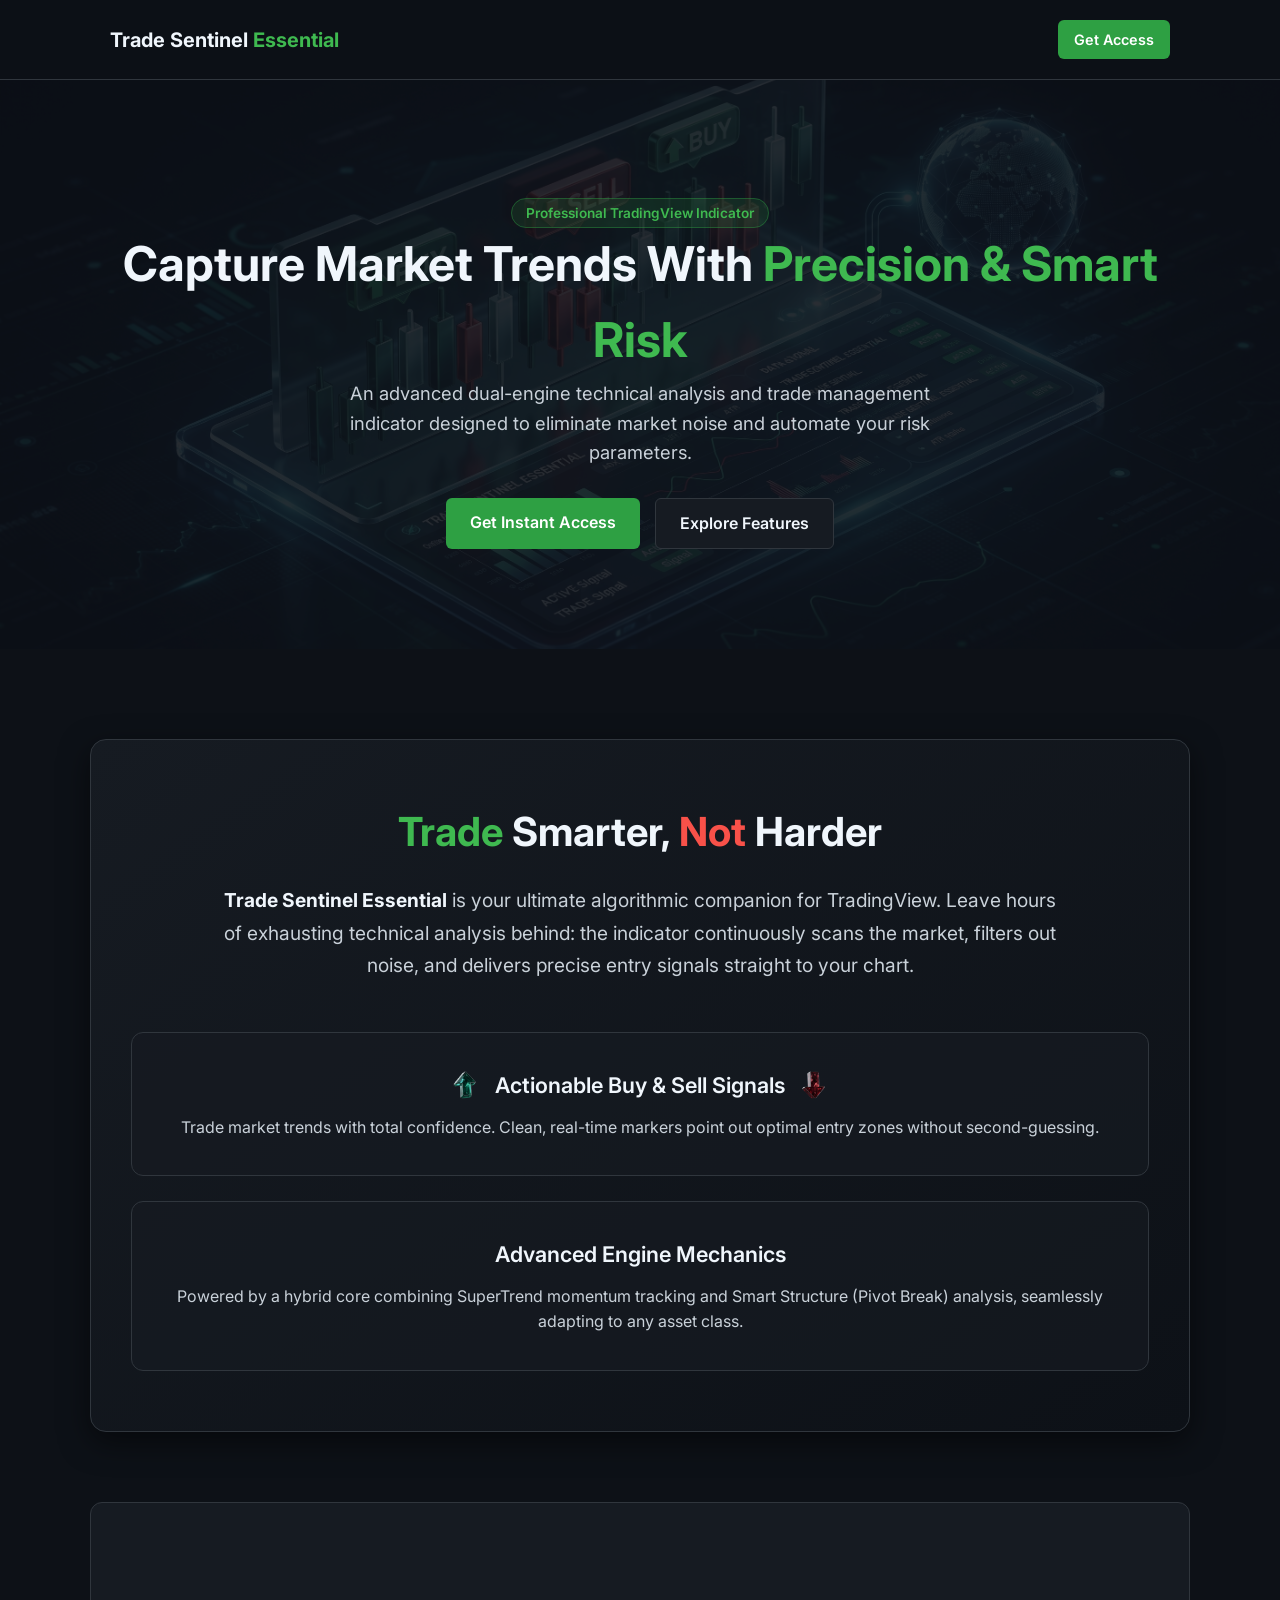
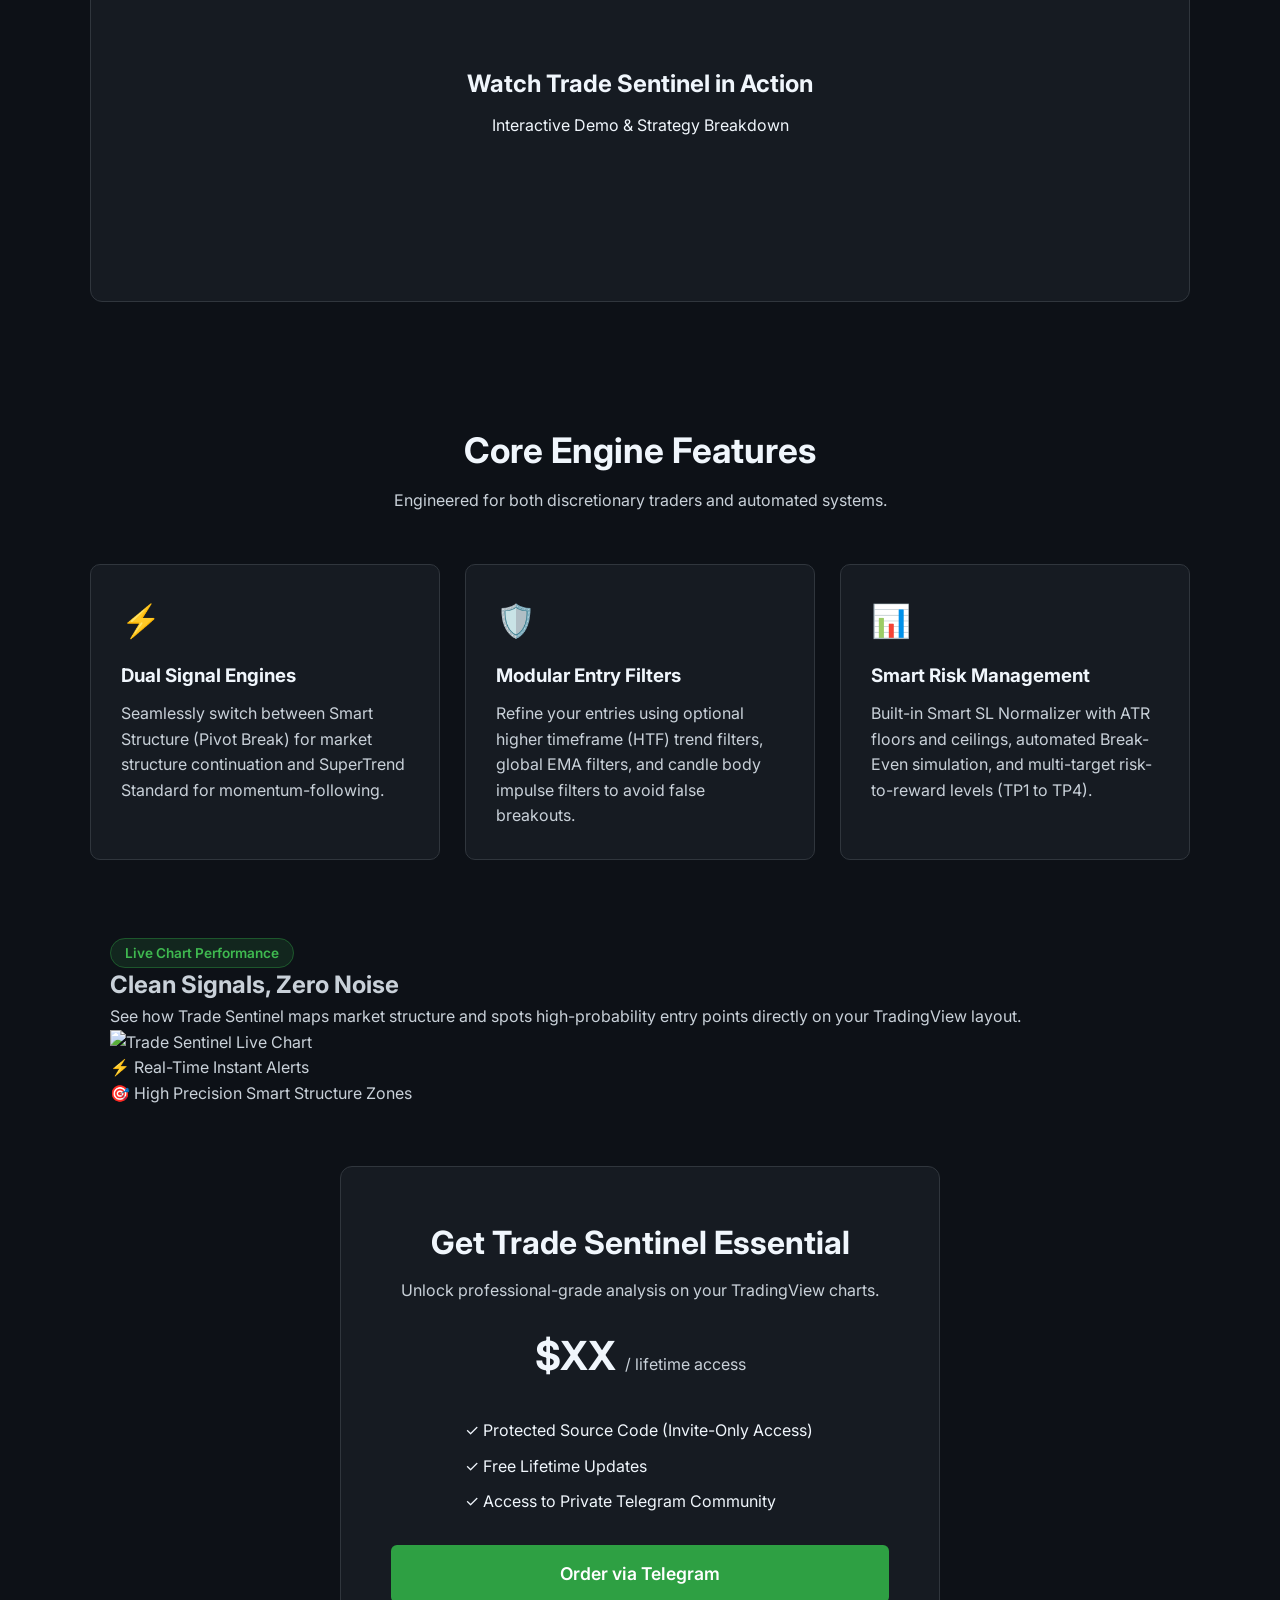
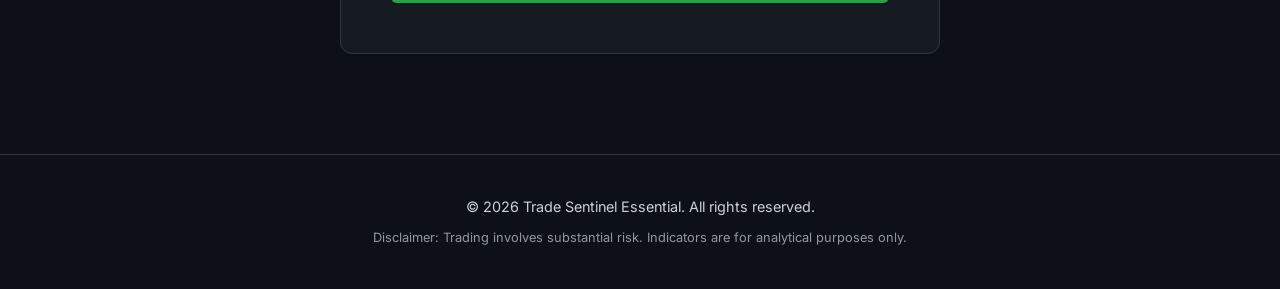
==== commit d0838ec0: "Update index.html" ====
--- a/index.html
+++ b/index.html
@@ -99,6 +99,31 @@
         </div>
     </section>
 
+    <!-- Graphic Showcase Section (НОВИЙ БЛОК ЗІ СКРІНШОТОМ ГРАФІКУ) -->
+    <section class="showcase-section container">
+        <div class="showcase-box">
+            <div class="showcase-header">
+                <span class="badge">Live Chart Performance</span>
+                <h2>Clean Signals, Zero Noise</h2>
+                <p>See how Trade Sentinel maps market structure and spots high-probability entry points directly on your TradingView layout.</p>
+            </div>
+            
+            <div class="chart-preview-wrapper">
+                <img src="grafic.jpg" alt="Trade Sentinel Live Chart" class="chart-image">
+                <div class="chart-stats-overlay">
+                    <div class="stat-badge">
+                        <span class="stat-num">⚡ Real-Time</span>
+                        <span class="stat-label">Instant Alerts</span>
+                    </div>
+                    <div class="stat-badge">
+                        <span class="stat-num">🎯 High Precision</span>
+                        <span class="stat-label">Smart Structure Zones</span>
+                    </div>
+                </div>
+            </div>
+        </div>
+    </section>
+
     <!-- Order / Pricing Section -->
     <section id="order" class="order-section">
         <div class="container order-box">
--- a/style.css
+++ b/style.css
@@ -6,6 +6,7 @@
     --text-white: #f0f6fc;
     --accent-color: #2ea043;
     --accent-hover: #3fb950;
+    --danger-color: #f85149;
 }
 
 * {
@@ -93,8 +94,6 @@
 .hero h1 {
     font-size: 3rem;
     color: var(--text-white);
-    margin: 20px 0;
-    line-height: 1.2;
 }
 
 .hero h1 span {
@@ -175,6 +174,15 @@
     font-weight: 700;
 }
 
+/* Кольорові акценти в головному заголовку */
+.text-green {
+    color: var(--accent-hover);
+}
+
+.text-red {
+    color: var(--danger-color);
+}
+
 .intro-lead {
     font-size: 1.2rem;
     max-width: 850px;
@@ -188,9 +196,9 @@
 }
 
 .intro-grid {
-    display: grid;
-    grid-template-columns: repeat(auto-fit, minmax(340px, 1fr));
-    gap: 30px;
+    display: flex;
+    flex-direction: column;
+    gap: 25px;
     text-align: left;
 }
 
@@ -211,7 +219,7 @@
     display: flex;
     align-items: center;
     justify-content: center;
-    gap: 12px;
+    gap: 15px;
     margin-bottom: 12px;
 }
 
@@ -224,8 +232,10 @@
 }
 
 .inline-arrow {
-    width: 32px;
-    height: 32px;
+    width: 28px !important;
+    height: 28px !important;
+    max-width: 28px !important;
+    max-height: 28px !important;
     object-fit: contain;
     flex-shrink: 0;
 }
@@ -367,58 +377,3 @@
         flex-direction: column;
     }
 }
-
-/* Сітка для вступу: тепер робимо в одну колонку або компактніше */
-.intro-grid {
-    display: flex;
-    flex-direction: column;
-    gap: 20px;
-    text-align: left;
-}
-
-.intro-card {
-    background: rgba(22, 27, 34, 0.7);
-    border: 1px solid var(--border-color);
-    padding: 30px;
-    border-radius: 12px;
-    transition: border-color 0.2s, transform 0.2s;
-}
-
-.intro-card:hover {
-    border-color: var(--accent-hover);
-    transform: translateY(-3px);
-}
-
-.title-with-arrows {
-    display: flex;
-    align-items: center;
-    justify-content: center;
-    gap: 15px;
-    margin-bottom: 12px;
-    flex-wrap: wrap; /* щоб на мобільних переносилось, якщо треба */
-}
-
-.title-with-arrows h3 {
-    color: var(--text-white);
-    font-size: 1.35rem;
-    font-weight: 600;
-    margin: 0;
-    text-align: center;
-}
-
-/* ЖОРСТКО фіксуємо маленький розмір стрілок, щоб вони не розтягувались */
-.inline-arrow {
-    width: 28px !important;
-    height: 28px !important;
-    max-width: 28px !important;
-    max-height: 28px !important;
-    object-fit: contain;
-    flex-shrink: 0;
-}
-
-.intro-card p {
-    font-size: 1rem;
-    color: var(--text-color);
-    line-height: 1.6;
-    text-align: center;
-}
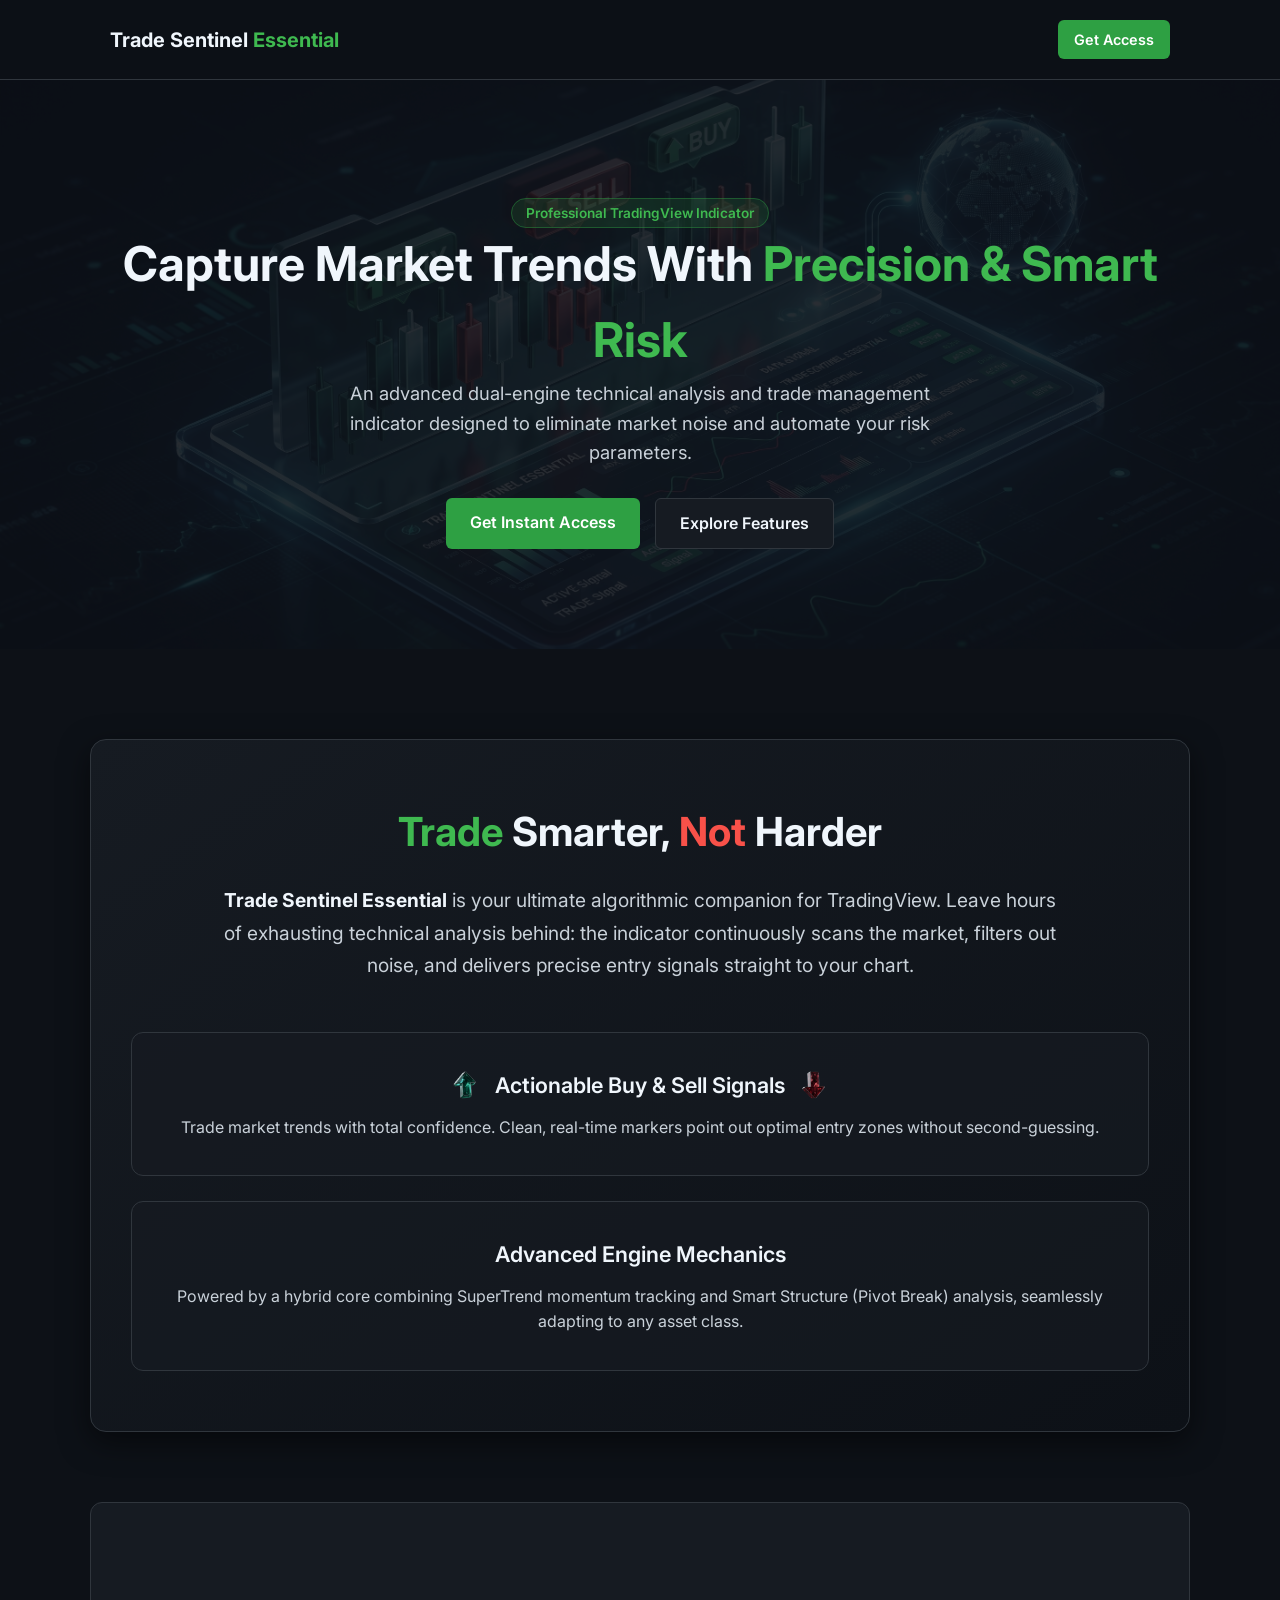
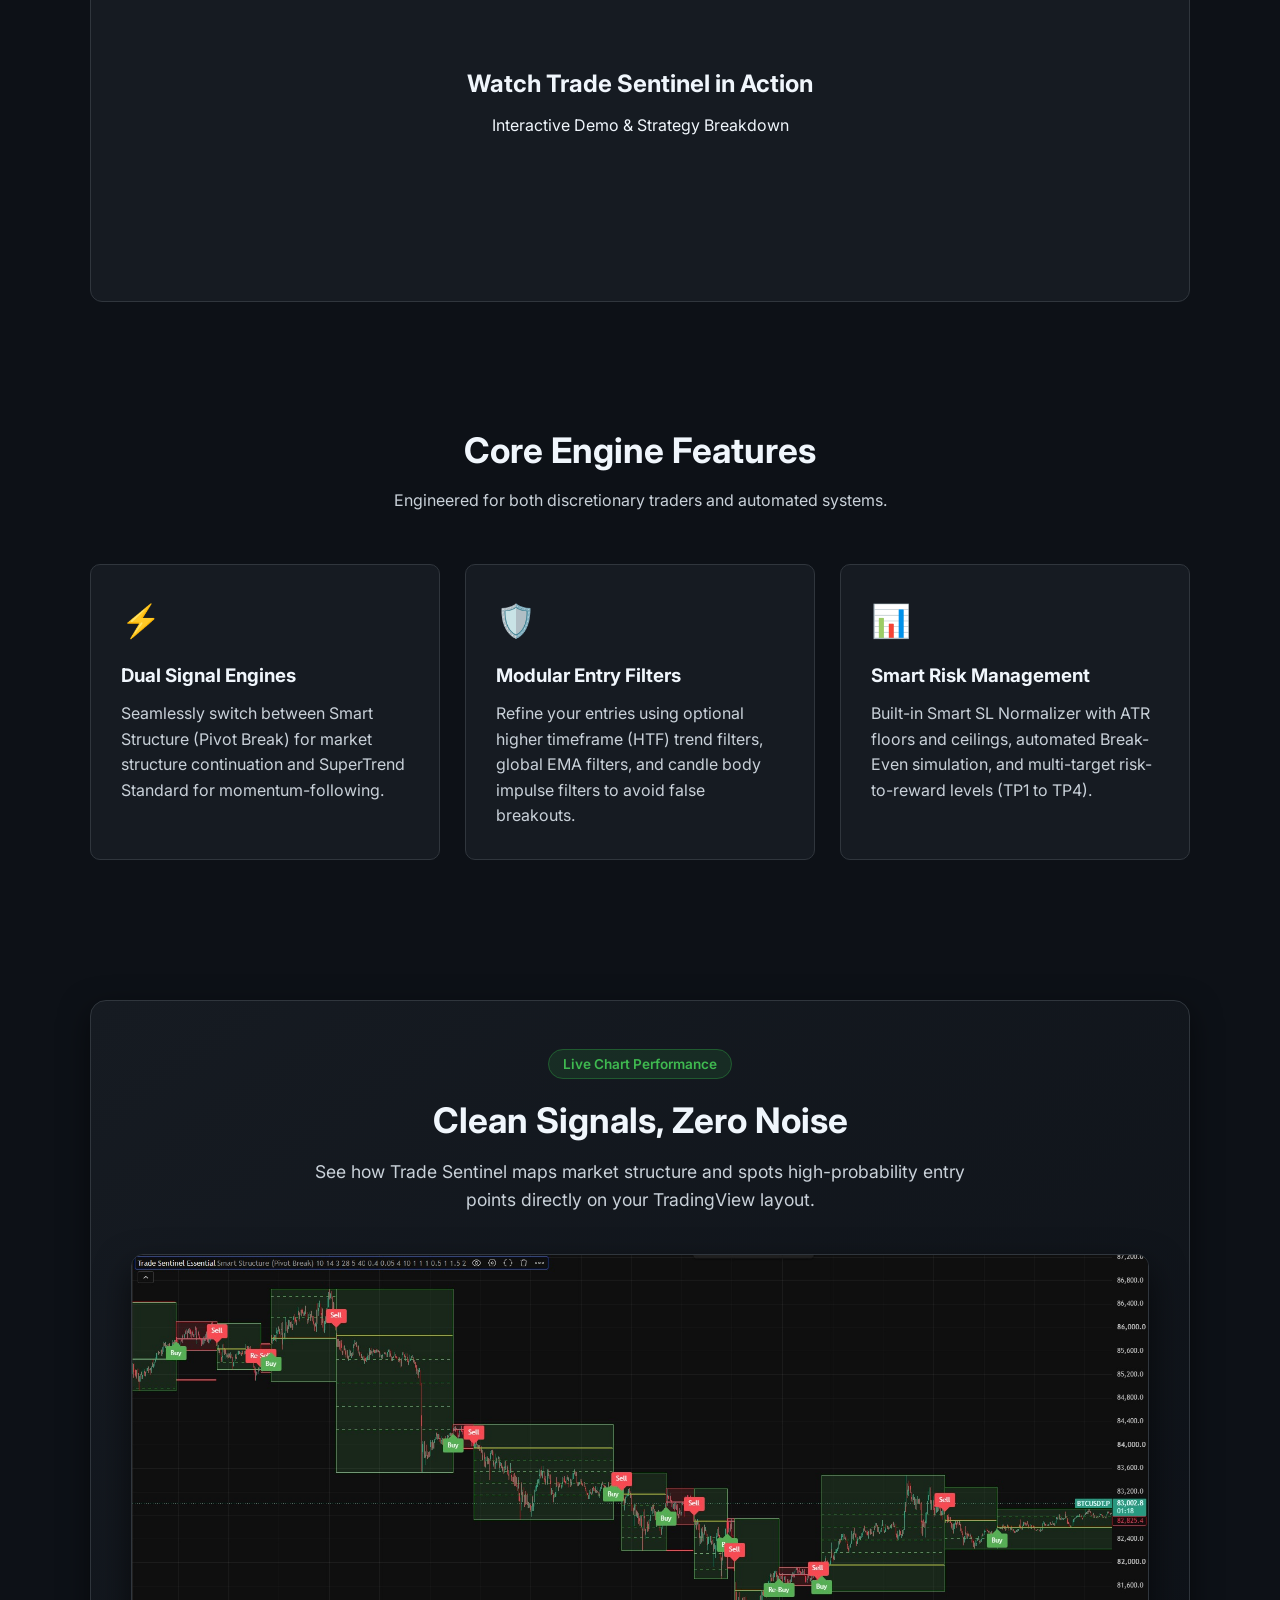
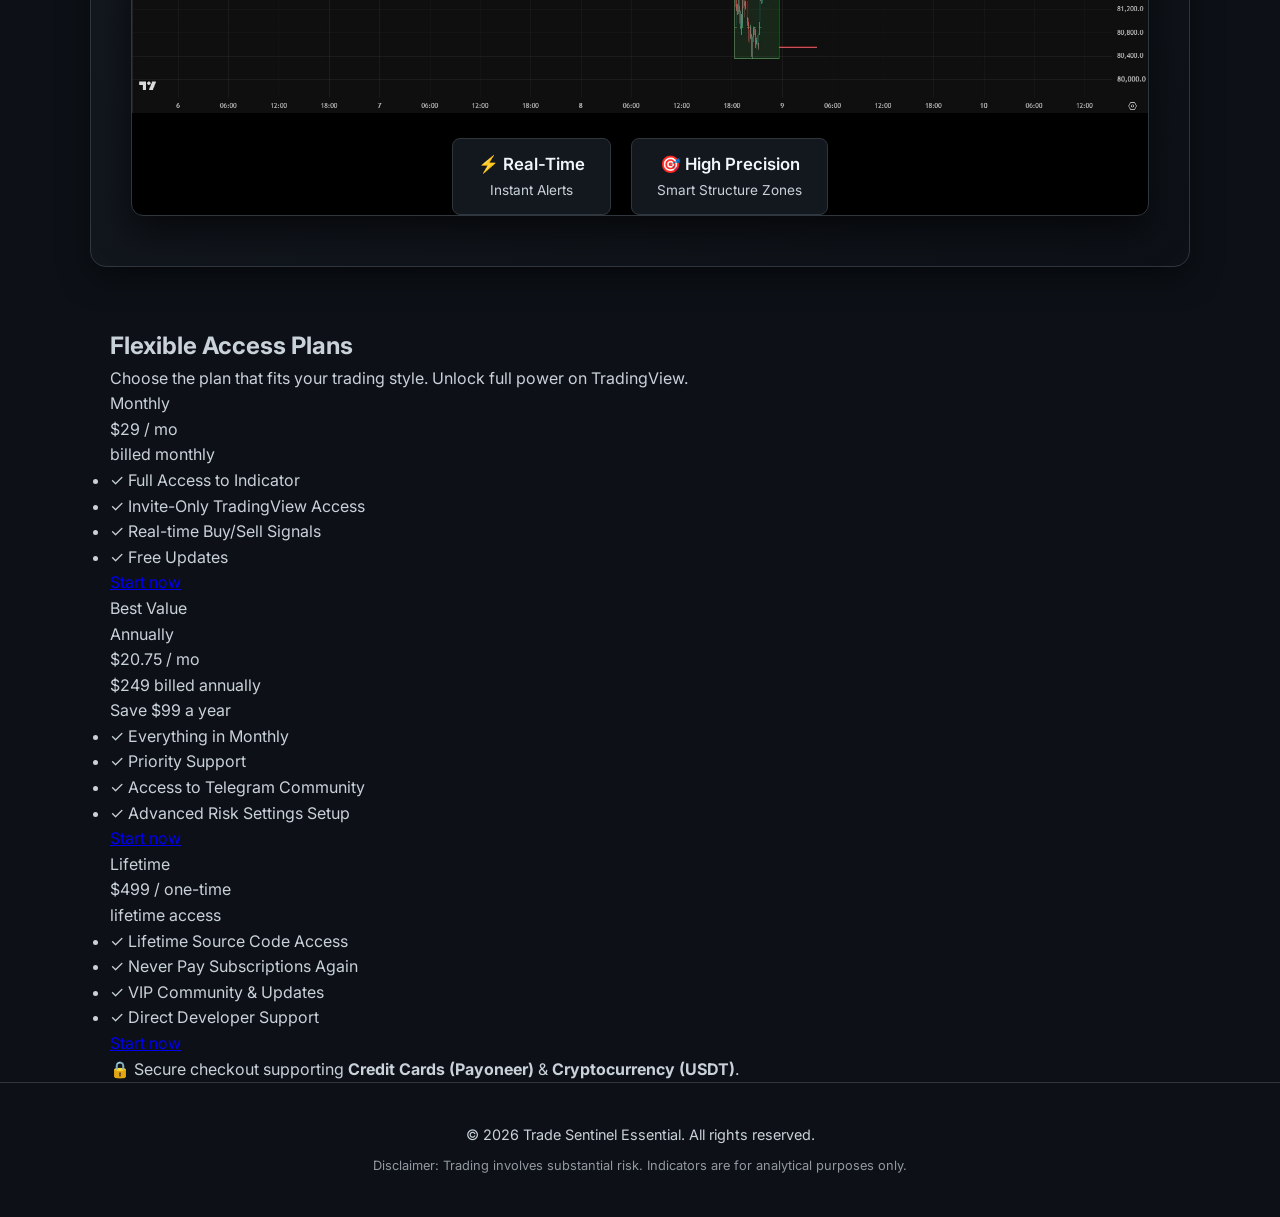
==== commit 4ebf3871: "Update index.html" ====
--- a/index.html
+++ b/index.html
@@ -15,7 +15,7 @@
     <header>
         <div class="container nav-container">
             <div class="logo">Trade Sentinel <span>Essential</span></div>
-            <a href="#order" class="btn-primary-small">Get Access</a>
+            <a href="#pricing" class="btn-primary-small">Get Access</a>
         </div>
     </header>
 
@@ -27,7 +27,7 @@
             <h1>Capture Market Trends With <span>Precision & Smart Risk</span></h1>
             <p>An advanced dual-engine technical analysis and trade management indicator designed to eliminate market noise and automate your risk parameters.</p>
             <div class="hero-buttons">
-                <a href="#order" class="btn-primary">Get Instant Access</a>
+                <a href="#pricing" class="btn-primary">Get Instant Access</a>
                 <a href="#features" class="btn-secondary">Explore Features</a>
             </div>
         </div>
@@ -99,7 +99,7 @@
         </div>
     </section>
 
-    <!-- Graphic Showcase Section (НОВИЙ БЛОК ЗІ СКРІНШОТОМ ГРАФІКУ) -->
+    <!-- Graphic Showcase Section -->
     <section class="showcase-section container">
         <div class="showcase-box">
             <div class="showcase-header">
@@ -124,18 +124,61 @@
         </div>
     </section>
 
-    <!-- Order / Pricing Section -->
-    <section id="order" class="order-section">
-        <div class="container order-box">
-            <h2>Get Trade Sentinel Essential</h2>
-            <p>Unlock professional-grade analysis on your TradingView charts.</p>
-            <div class="price-tag">$XX <span>/ lifetime access</span></div>
-            <ul class="order-benefits">
-                <li>✓ Protected Source Code (Invite-Only Access)</li>
-                <li>✓ Free Lifetime Updates</li>
-                <li>✓ Access to Private Telegram Community</li>
-            </ul>
-            <a href="https://t.me/YOUR_TELEGRAM" target="_blank" class="btn-primary btn-large">Order via Telegram</a>
+    <!-- Pricing / Tariffs Section (ТАРИФНА СІТКА) -->
+    <section id="pricing" class="pricing-section container">
+        <div class="pricing-header">
+            <h2>Flexible Access Plans</h2>
+            <p>Choose the plan that fits your trading style. Unlock full power on TradingView.</p>
+        </div>
+
+        <div class="pricing-grid">
+            <!-- Тариф 1: Monthly -->
+            <div class="pricing-card">
+                <div class="plan-name">Monthly</div>
+                <div class="plan-price">$29 <span>/ mo</span></div>
+                <div class="plan-billing">billed monthly</div>
+                <ul class="plan-features">
+                    <li>✓ Full Access to Indicator</li>
+                    <li>✓ Invite-Only TradingView Access</li>
+                    <li>✓ Real-time Buy/Sell Signals</li>
+                    <li>✓ Free Updates</li>
+                </ul>
+                <a href="https://t.me/YOUR_TELEGRAM" target="_blank" class="btn-pricing">Start now</a>
+            </div>
+
+            <!-- Тариф 2: Annually (Популярний) -->
+            <div class="pricing-card popular">
+                <div class="popular-badge">Best Value</div>
+                <div class="plan-name">Annually</div>
+                <div class="plan-price">$20.75 <span>/ mo</span></div>
+                <div class="plan-billing">$249 billed annually</div>
+                <div class="plan-save">Save $99 a year</div>
+                <ul class="plan-features">
+                    <li>✓ Everything in Monthly</li>
+                    <li>✓ Priority Support</li>
+                    <li>✓ Access to Telegram Community</li>
+                    <li>✓ Advanced Risk Settings Setup</li>
+                </ul>
+                <a href="https://t.me/YOUR_TELEGRAM" target="_blank" class="btn-pricing btn-popular">Start now</a>
+            </div>
+
+            <!-- Тариф 3: Lifetime -->
+            <div class="pricing-card">
+                <div class="plan-name">Lifetime</div>
+                <div class="plan-price">$499 <span>/ one-time</span></div>
+                <div class="plan-billing">lifetime access</div>
+                <ul class="plan-features">
+                    <li>✓ Lifetime Source Code Access</li>
+                    <li>✓ Never Pay Subscriptions Again</li>
+                    <li>✓ VIP Community & Updates</li>
+                    <li>✓ Direct Developer Support</li>
+                </ul>
+                <a href="https://t.me/YOUR_TELEGRAM" target="_blank" class="btn-pricing">Start now</a>
+            </div>
+        </div>
+        
+        <div class="payment-methods-info">
+            <p>🔒 Secure checkout supporting <strong>Credit Cards (Payoneer)</strong> & <strong>Cryptocurrency (USDT)</strong>.</p>
         </div>
     </section>
 
--- a/style.css
+++ b/style.css
@@ -377,3 +377,84 @@
         flex-direction: column;
     }
 }
+
+/* --- Стилі для нового блоку з графіком (Showcase Section) --- */
+.showcase-section {
+    padding: 60px 0;
+}
+
+.showcase-box {
+    background: linear-gradient(145deg, #161b22 0%, #0d1117 100%);
+    border: 1px solid var(--border-color);
+    border-radius: 16px;
+    padding: 50px 40px;
+    text-align: center;
+    box-shadow: 0 10px 30px rgba(0, 0, 0, 0.5);
+}
+
+.showcase-header {
+    max-width: 700px;
+    margin: 0 auto 40px auto;
+}
+
+.showcase-header h2 {
+    font-size: 2.2rem;
+    color: var(--text-white);
+    margin: 15px 0 10px 0;
+    font-weight: 700;
+}
+
+.showcase-header p {
+    font-size: 1.1rem;
+    color: var(--text-color);
+}
+
+.chart-preview-wrapper {
+    position: relative;
+    border-radius: 12px;
+    overflow: hidden;
+    border: 1px solid var(--border-color);
+    box-shadow: 0 15px 35px rgba(0, 0, 0, 0.6);
+    background: #000;
+}
+
+.chart-image {
+    width: 100%;
+    height: auto;
+    display: block;
+    transition: transform 0.3s ease;
+}
+
+.chart-image:hover {
+    transform: scale(1.01);
+}
+
+.chart-stats-overlay {
+    display: flex;
+    justify-content: center;
+    gap: 20px;
+    margin-top: 25px;
+    flex-wrap: wrap;
+}
+
+.stat-badge {
+    background: rgba(22, 27, 34, 0.9);
+    border: 1px solid var(--border-color);
+    padding: 12px 25px;
+    border-radius: 8px;
+    display: flex;
+    flex-direction: column;
+    align-items: center;
+}
+
+.stat-num {
+    color: var(--text-white);
+    font-weight: 600;
+    font-size: 1.05rem;
+}
+
+.stat-label {
+    color: var(--text-color);
+    font-size: 0.85rem;
+    margin-top: 3px;
+}
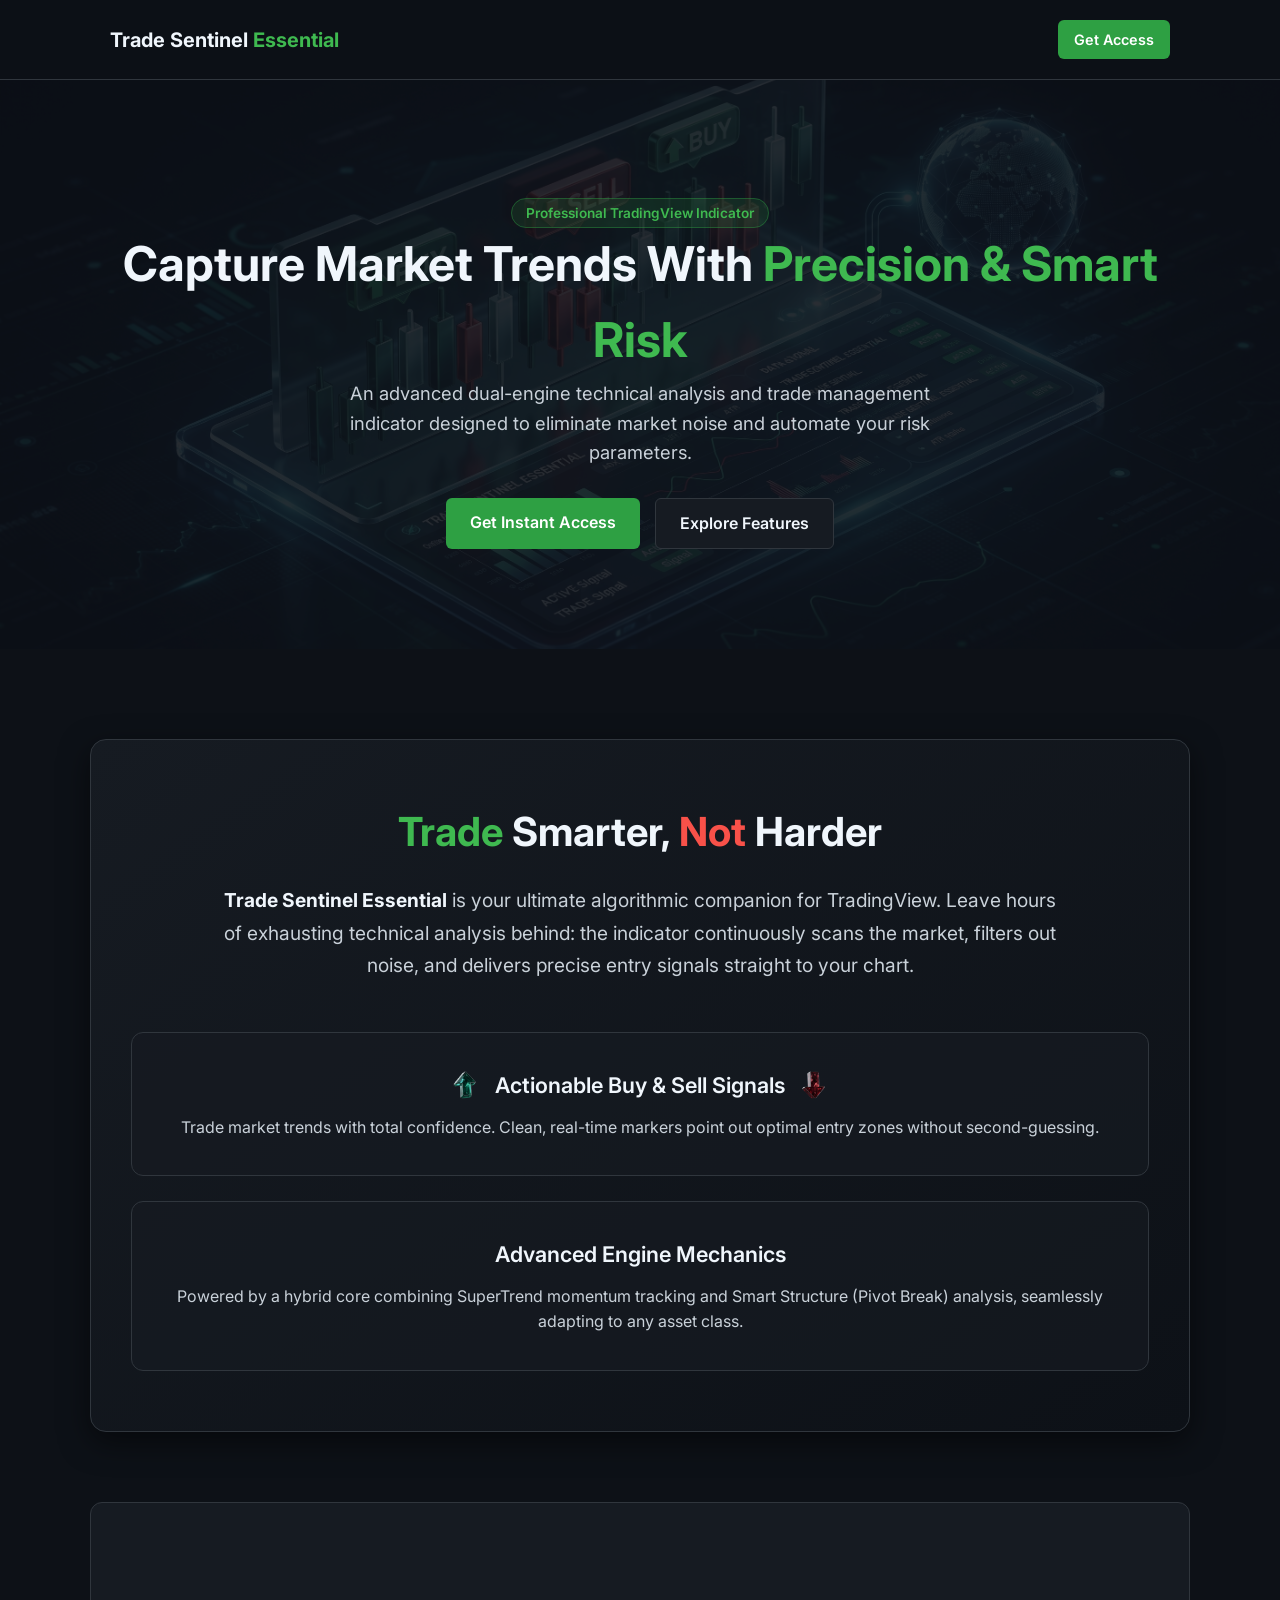
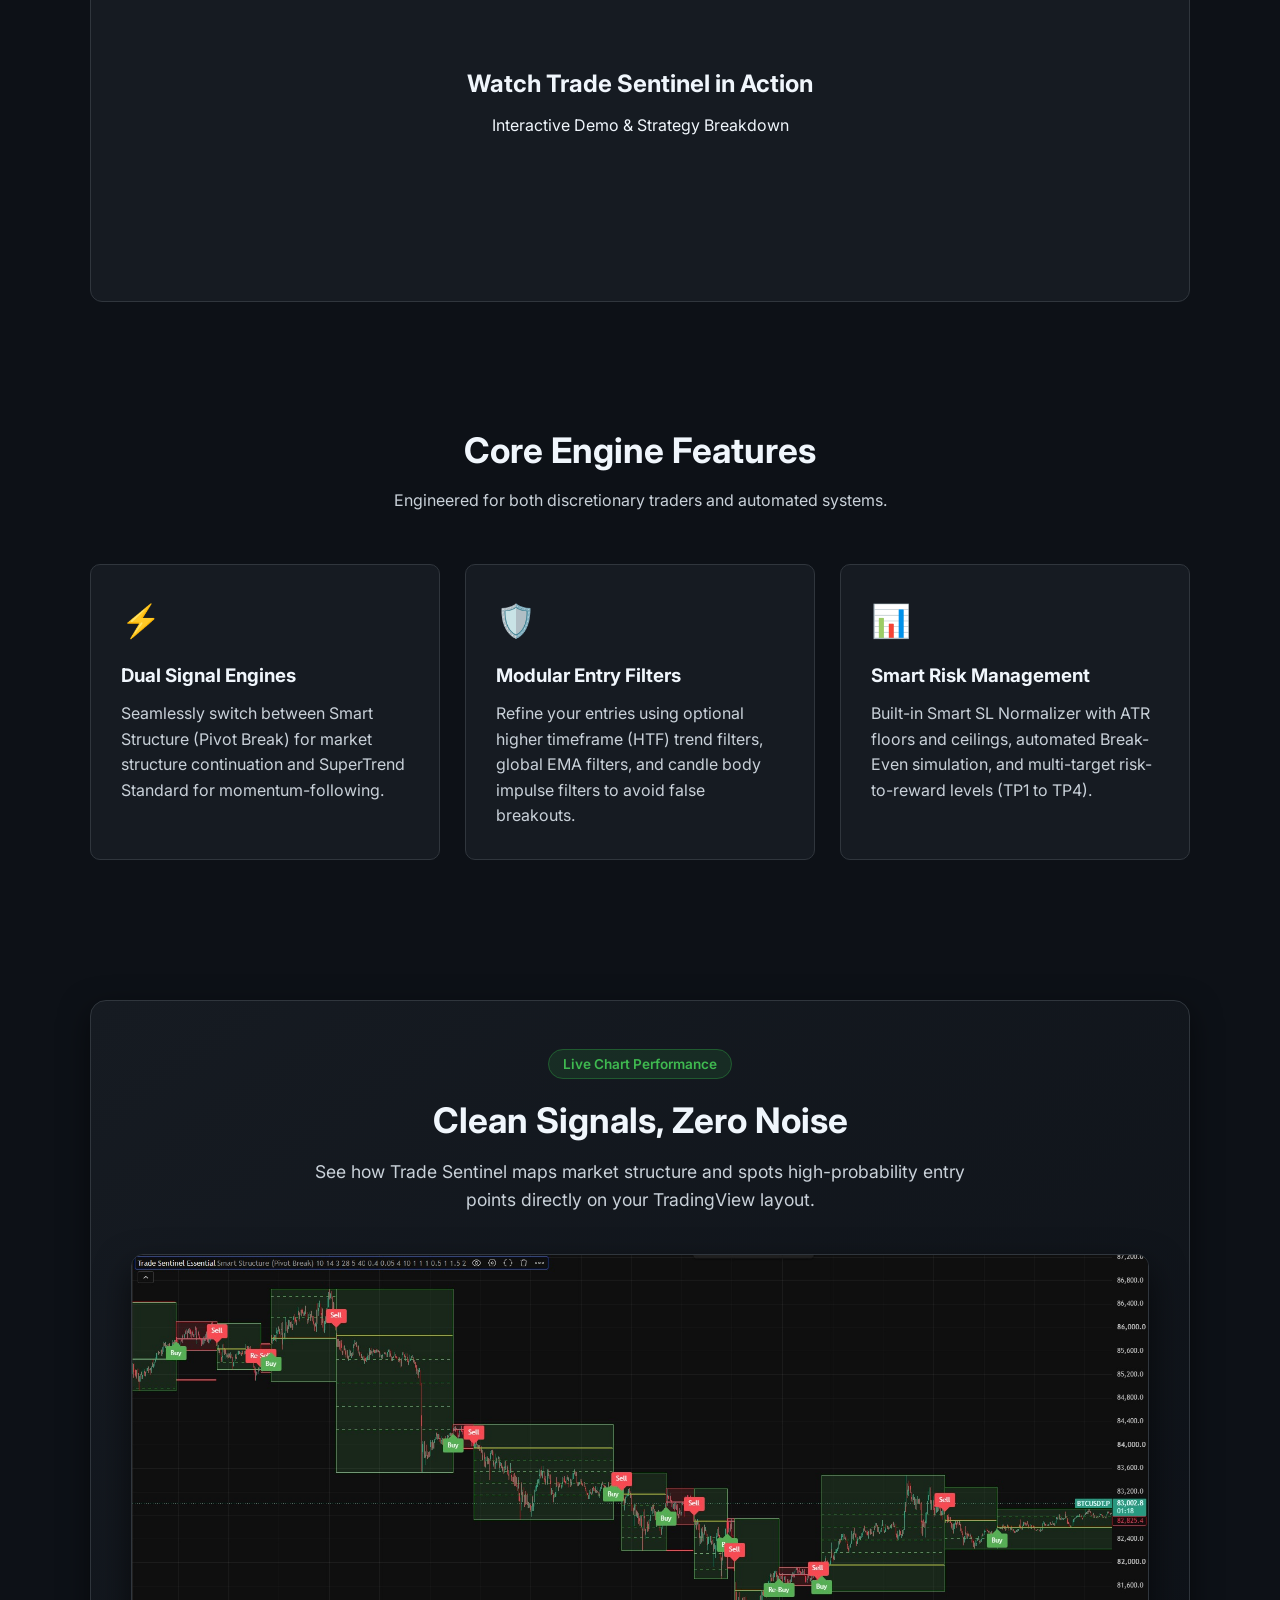
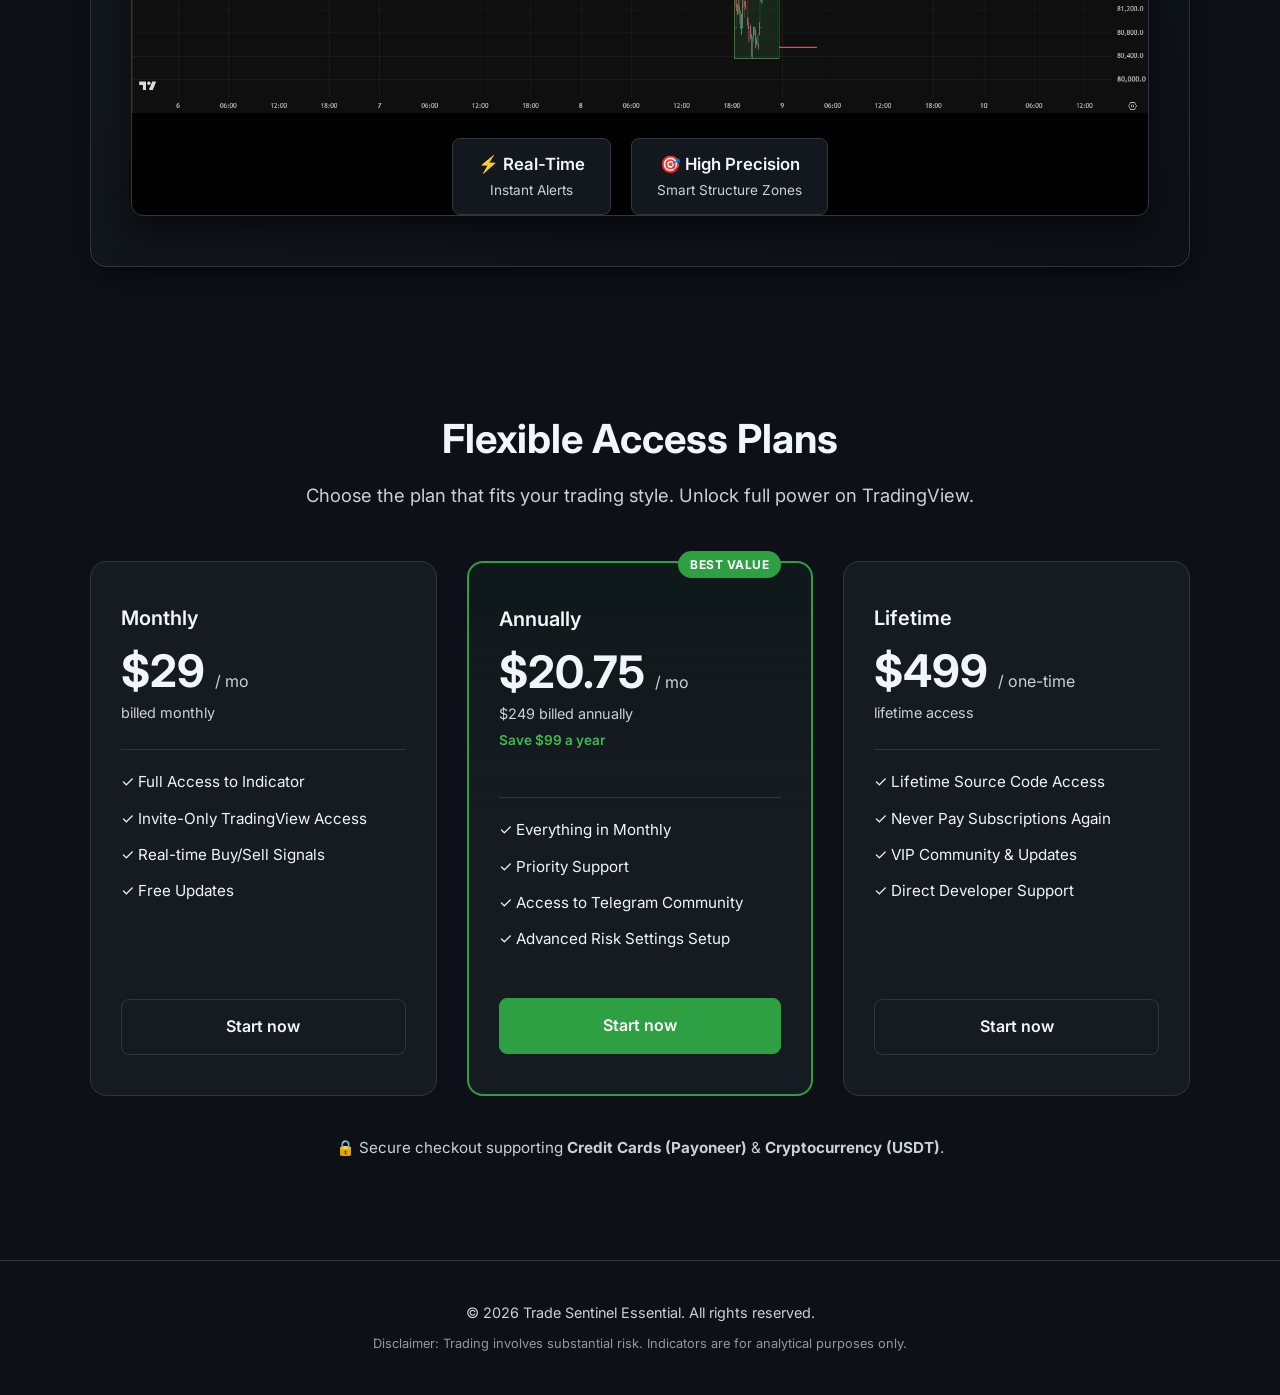
==== commit 8f94f9eb: "Update index.html" ====
--- a/index.html
+++ b/index.html
@@ -143,7 +143,7 @@
                     <li>✓ Real-time Buy/Sell Signals</li>
                     <li>✓ Free Updates</li>
                 </ul>
-                <a href="https://t.me/YOUR_TELEGRAM" target="_blank" class="btn-pricing">Start now</a>
+                <a href="href="checkout.html?plan=monthly&price=29" target="_blank" class="btn-pricing">Start now</a>
             </div>
 
             <!-- Тариф 2: Annually (Популярний) -->
@@ -159,7 +159,7 @@
                     <li>✓ Access to Telegram Community</li>
                     <li>✓ Advanced Risk Settings Setup</li>
                 </ul>
-                <a href="https://t.me/YOUR_TELEGRAM" target="_blank" class="btn-pricing btn-popular">Start now</a>
+                <a href="href="checkout.html?plan=annually&price=249" target="_blank" class="btn-pricing btn-popular">Start now</a>
             </div>
 
             <!-- Тариф 3: Lifetime -->
@@ -173,7 +173,7 @@
                     <li>✓ VIP Community & Updates</li>
                     <li>✓ Direct Developer Support</li>
                 </ul>
-                <a href="https://t.me/YOUR_TELEGRAM" target="_blank" class="btn-pricing">Start now</a>
+                <a href="href="checkout.html?plan=lifetime&price=499" target="_blank" class="btn-pricing">Start now</a>
             </div>
         </div>
         
--- a/style.css
+++ b/style.css
@@ -146,13 +146,6 @@
     border-color: var(--text-color);
 }
 
-.btn-large {
-    padding: 15px 30px;
-    font-size: 1.1rem;
-    width: 100%;
-    text-align: center;
-}
-
 /* Intro Marketing Section Styles */
 .intro-section {
     padding: 90px 0 30px 0;
@@ -174,7 +167,6 @@
     font-weight: 700;
 }
 
-/* Кольорові акценти в головному заголовку */
 .text-green {
     color: var(--accent-hover);
 }
@@ -310,49 +302,233 @@
     margin-bottom: 10px;
 }
 
-/* Order Section */
-.order-section {
-    padding: 60px 0 100px 0;
-}
-
-.order-box {
+/* Showcase Section */
+.showcase-section {
+    padding: 60px 0;
+}
+
+.showcase-box {
+    background: linear-gradient(145deg, #161b22 0%, #0d1117 100%);
+    border: 1px solid var(--border-color);
+    border-radius: 16px;
+    padding: 50px 40px;
+    text-align: center;
+    box-shadow: 0 10px 30px rgba(0, 0, 0, 0.5);
+}
+
+.showcase-header {
+    max-width: 700px;
+    margin: 0 auto 40px auto;
+}
+
+.showcase-header h2 {
+    font-size: 2.2rem;
+    color: var(--text-white);
+    margin: 15px 0 10px 0;
+    font-weight: 700;
+}
+
+.showcase-header p {
+    font-size: 1.1rem;
+    color: var(--text-color);
+}
+
+.chart-preview-wrapper {
+    position: relative;
+    border-radius: 12px;
+    overflow: hidden;
+    border: 1px solid var(--border-color);
+    box-shadow: 0 15px 35px rgba(0, 0, 0, 0.6);
+    background: #000;
+}
+
+.chart-image {
+    width: 100%;
+    height: auto;
+    display: block;
+    transition: transform 0.3s ease;
+}
+
+.chart-image:hover {
+    transform: scale(1.01);
+}
+
+.chart-stats-overlay {
+    display: flex;
+    justify-content: center;
+    gap: 20px;
+    margin-top: 25px;
+    flex-wrap: wrap;
+}
+
+.stat-badge {
+    background: rgba(22, 27, 34, 0.9);
+    border: 1px solid var(--border-color);
+    padding: 12px 25px;
+    border-radius: 8px;
+    display: flex;
+    flex-direction: column;
+    align-items: center;
+}
+
+.stat-num {
+    color: var(--text-white);
+    font-weight: 600;
+    font-size: 1.05rem;
+}
+
+.stat-label {
+    color: var(--text-color);
+    font-size: 0.85rem;
+    margin-top: 3px;
+}
+
+/* --- Pricing / Tariffs Section Styles (ТРИ РАМКИ ЯК У TRADINGVIEW) --- */
+.pricing-section {
+    padding: 80px 0 100px 0;
+    text-align: center;
+}
+
+.pricing-header {
+    margin-bottom: 50px;
+}
+
+.pricing-header h2 {
+    font-size: 2.5rem;
+    color: var(--text-white);
+    margin-bottom: 10px;
+    font-weight: 700;
+}
+
+.pricing-header p {
+    font-size: 1.15rem;
+    color: var(--text-color);
+}
+
+.pricing-grid {
+    display: grid;
+    grid-template-columns: repeat(auto-fit, minmax(310px, 1fr));
+    gap: 30px;
+    align-items: stretch;
+}
+
+.pricing-card {
     background: var(--card-bg);
     border: 1px solid var(--border-color);
-    border-radius: 12px;
-    padding: 50px;
-    max-width: 600px;
-    text-align: center;
-}
-
-.order-box h2 {
-    color: var(--text-white);
-    font-size: 2rem;
-    margin-bottom: 10px;
-}
-
-.price-tag {
-    font-size: 2.5rem;
+    border-radius: 16px;
+    padding: 40px 30px;
+    text-align: left;
+    display: flex;
+    flex-direction: column;
+    position: relative;
+    transition: transform 0.2s, border-color 0.2s;
+}
+
+.pricing-card:hover {
+    transform: translateY(-5px);
+    border-color: var(--text-color);
+}
+
+/* Стиль для виділеного тарифу (Annually) */
+.pricing-card.popular {
+    border: 2px solid var(--accent-color);
+    background: linear-gradient(180deg, rgba(46, 160, 67, 0.05) 0%, var(--card-bg) 50%);
+}
+
+.popular-badge {
+    position: absolute;
+    top: -12px;
+    right: 30px;
+    background: var(--accent-color);
+    color: #fff;
+    font-size: 0.75rem;
     font-weight: 700;
-    color: var(--text-white);
-    margin: 20px 0;
-}
-
-.price-tag span {
+    padding: 4px 12px;
+    border-radius: 20px;
+    text-transform: uppercase;
+    letter-spacing: 0.5px;
+}
+
+.plan-name {
+    font-size: 1.25rem;
+    font-weight: 600;
+    color: var(--text-white);
+    margin-bottom: 15px;
+}
+
+.plan-price {
+    font-size: 2.8rem;
+    font-weight: 700;
+    color: var(--text-white);
+    line-height: 1;
+    margin-bottom: 8px;
+}
+
+.plan-price span {
     font-size: 1rem;
     font-weight: 400;
     color: var(--text-color);
 }
 
-.order-benefits {
+.plan-billing {
+    font-size: 0.9rem;
+    color: var(--text-color);
+    margin-bottom: 5px;
+}
+
+.plan-save {
+    font-size: 0.85rem;
+    color: var(--accent-hover);
+    font-weight: 600;
+    margin-bottom: 25px;
+}
+
+.plan-features {
     list-style: none;
-    text-align: left;
-    margin: 30px auto;
-    max-width: 350px;
-}
-
-.order-benefits li {
-    margin-bottom: 10px;
-    color: var(--text-white);
+    margin: 20px 0 35px 0;
+    flex-grow: 1;
+    border-top: 1px solid var(--border-color);
+    padding-top: 20px;
+}
+
+.plan-features li {
+    font-size: 0.95rem;
+    color: var(--text-white);
+    margin-bottom: 12px;
+}
+
+.btn-pricing {
+    display: block;
+    width: 100%;
+    padding: 14px 0;
+    text-align: center;
+    background-color: var(--card-bg);
+    color: var(--text-white);
+    border: 1px solid var(--border-color);
+    border-radius: 8px;
+    font-weight: 600;
+    text-decoration: none;
+    transition: all 0.2s;
+}
+
+.btn-pricing:hover {
+    background-color: var(--border-color);
+}
+
+.btn-popular {
+    background-color: var(--accent-color);
+    border-color: var(--accent-color);
+    color: #fff;
+}
+
+.btn-popular:hover {
+    background-color: var(--accent-hover);
+}
+
+.payment-methods-info {
+    margin-top: 40px;
+    font-size: 0.95rem;
+    color: var(--text-color);
 }
 
 /* Footer */
@@ -378,83 +554,146 @@
     }
 }
 
-/* --- Стилі для нового блоку з графіком (Showcase Section) --- */
-.showcase-section {
-    padding: 60px 0;
-}
-
-.showcase-box {
-    background: linear-gradient(145deg, #161b22 0%, #0d1117 100%);
+/* --- Стилі для сторінки Checkout --- */
+.checkout-section {
+    padding: 60px 0 100px 0;
+    display: flex;
+    justify-content: center;
+}
+
+.checkout-box {
+    background: var(--card-bg);
     border: 1px solid var(--border-color);
     border-radius: 16px;
-    padding: 50px 40px;
-    text-align: center;
-    box-shadow: 0 10px 30px rgba(0, 0, 0, 0.5);
-}
-
-.showcase-header {
-    max-width: 700px;
-    margin: 0 auto 40px auto;
-}
-
-.showcase-header h2 {
-    font-size: 2.2rem;
-    color: var(--text-white);
-    margin: 15px 0 10px 0;
-    font-weight: 700;
-}
-
-.showcase-header p {
+    padding: 50px;
+    width: 100%;
+    max-width: 650px;
+    box-shadow: 0 15px 35px rgba(0, 0, 0, 0.5);
+}
+
+.checkout-box h2 {
+    color: var(--text-white);
+    font-size: 2rem;
+    margin-bottom: 10px;
+    text-align: center;
+}
+
+.checkout-subtitle {
+    text-align: center;
+    color: var(--text-color);
+    margin-bottom: 30px;
+    font-size: 1rem;
+}
+
+.order-summary {
+    background: rgba(13, 17, 23, 0.6);
+    border: 1px solid var(--border-color);
+    border-radius: 10px;
+    padding: 20px;
+    margin-bottom: 30px;
+}
+
+.summary-row {
+    display: flex;
+    justify-content: space-between;
+    margin-bottom: 10px;
+    color: var(--text-color);
+}
+
+.summary-row:last-child {
+    margin-bottom: 0;
+}
+
+.summary-row.total {
+    border-top: 1px solid var(--border-color);
+    padding-top: 12px;
+    margin-top: 10px;
+    font-size: 1.2rem;
+}
+
+.summary-row.total strong {
+    color: var(--accent-hover);
+}
+
+.payment-methods-container h3 {
+    color: var(--text-white);
     font-size: 1.1rem;
-    color: var(--text-color);
-}
-
-.chart-preview-wrapper {
-    position: relative;
-    border-radius: 12px;
-    overflow: hidden;
-    border: 1px solid var(--border-color);
-    box-shadow: 0 15px 35px rgba(0, 0, 0, 0.6);
-    background: #000;
-}
-
-.chart-image {
-    width: 100%;
-    height: auto;
-    display: block;
-    transition: transform 0.3s ease;
-}
-
-.chart-image:hover {
-    transform: scale(1.01);
-}
-
-.chart-stats-overlay {
-    display: flex;
-    justify-content: center;
-    gap: 20px;
-    margin-top: 25px;
-    flex-wrap: wrap;
-}
-
-.stat-badge {
-    background: rgba(22, 27, 34, 0.9);
-    border: 1px solid var(--border-color);
-    padding: 12px 25px;
-    border-radius: 8px;
+    margin-bottom: 15px;
+}
+
+.payment-option {
+    display: flex;
+    align-items: flex-start;
+    gap: 12px;
+    background: rgba(13, 17, 23, 0.4);
+    border: 1px solid var(--border-color);
+    padding: 15px;
+    border-radius: 10px;
+    margin-bottom: 12px;
+    cursor: pointer;
+    transition: border-color 0.2s;
+}
+
+.payment-option:hover {
+    border-color: var(--text-color);
+}
+
+.payment-option input {
+    margin-top: 4px;
+    accent-color: var(--accent-color);
+    cursor: pointer;
+}
+
+.payment-option label {
+    cursor: pointer;
     display: flex;
     flex-direction: column;
-    align-items: center;
-}
-
-.stat-num {
-    color: var(--text-white);
-    font-weight: 600;
-    font-size: 1.05rem;
-}
-
-.stat-label {
+}
+
+.pay-title {
+    color: var(--text-white);
+    font-weight: 600;
+    font-size: 0.95rem;
+}
+
+.pay-desc {
     color: var(--text-color);
     font-size: 0.85rem;
     margin-top: 3px;
 }
+
+.payment-form-block {
+    margin-top: 30px;
+    border-top: 1px solid var(--border-color);
+    padding-top: 25px;
+}
+
+.instruction-text {
+    font-size: 0.95rem;
+    color: var(--text-color);
+    margin-bottom: 20px;
+    line-height: 1.5;
+}
+
+.crypto-wallet-box {
+    background: rgba(13, 17, 23, 0.8);
+    border: 1px dashed var(--border-color);
+    padding: 15px;
+    border-radius: 8px;
+    margin-bottom: 20px;
+    text-align: center;
+}
+
+.wallet-label {
+    display: block;
+    font-size: 0.85rem;
+    color: var(--text-color);
+    margin-bottom: 5px;
+}
+
+.crypto-wallet-box code {
+    color: var(--accent-hover);
+    font-family: monospace;
+    font-size: 1rem;
+    word-break: break-all;
+}
